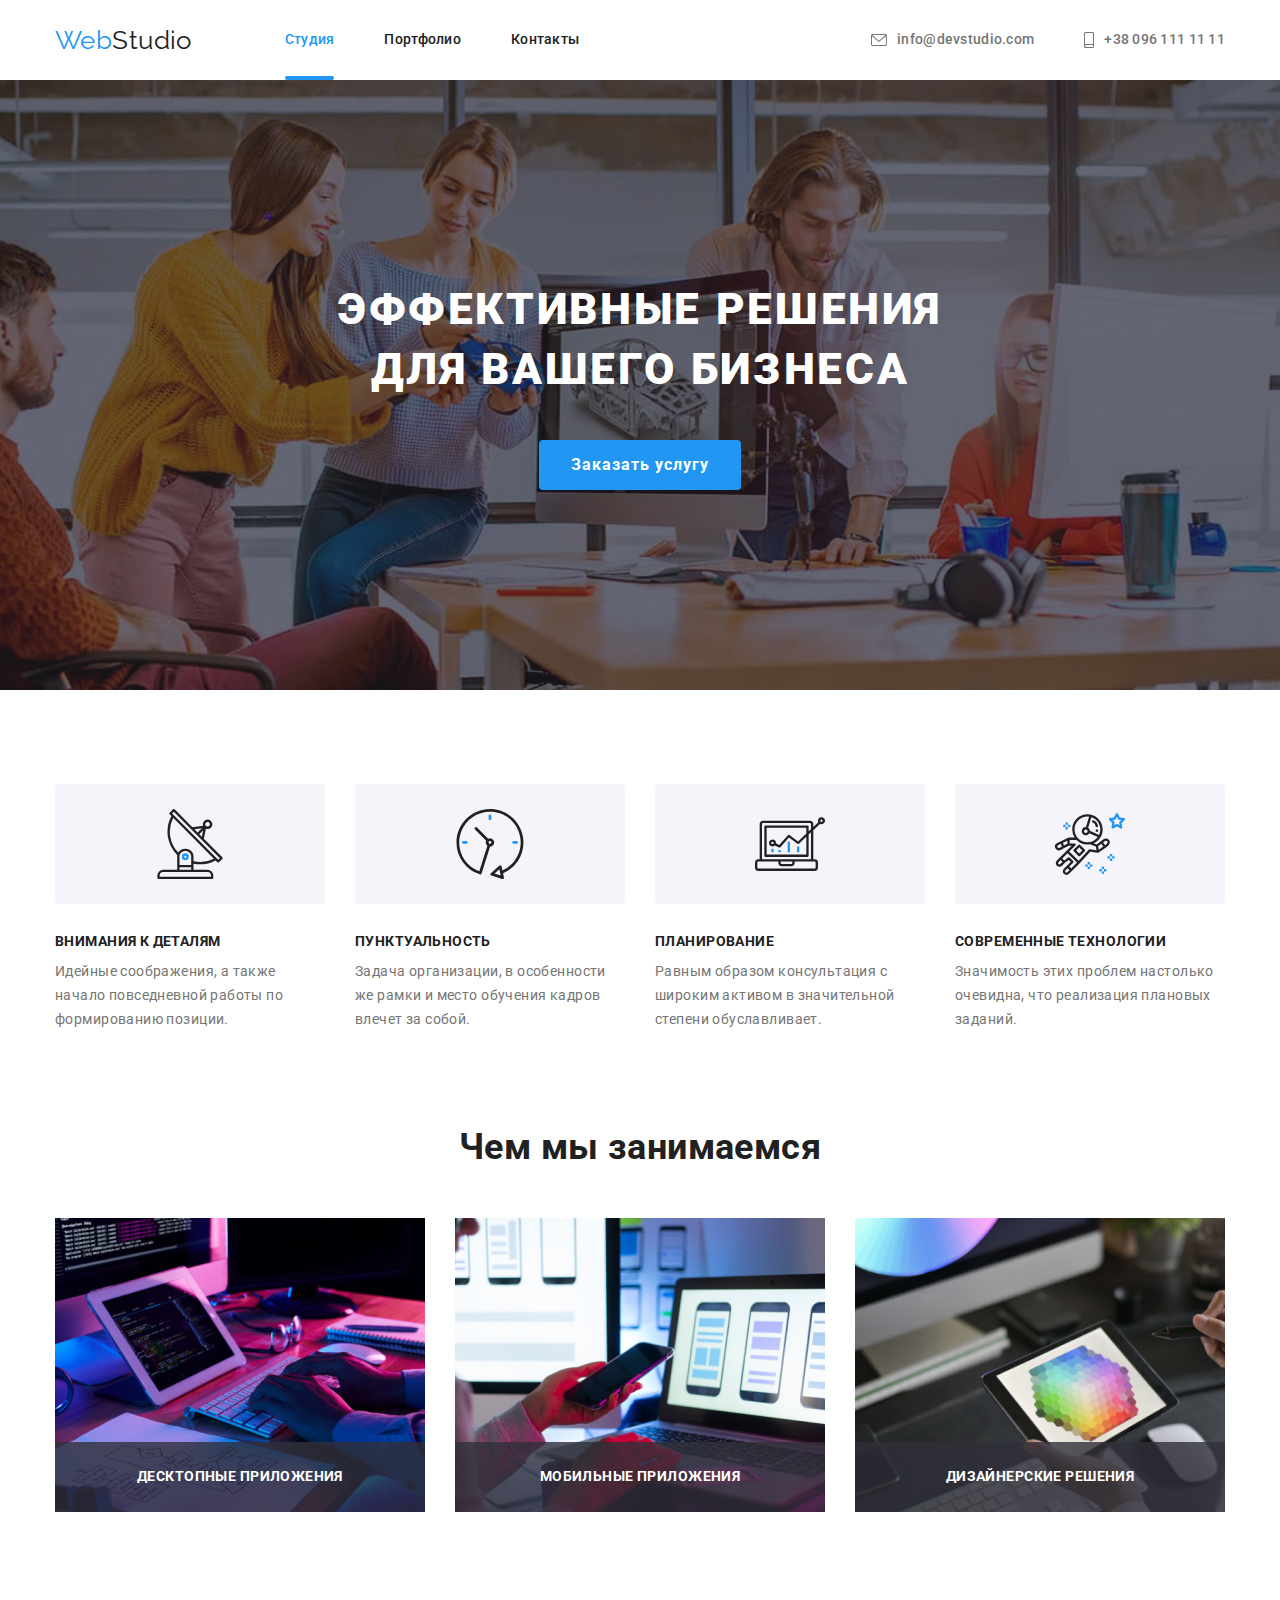
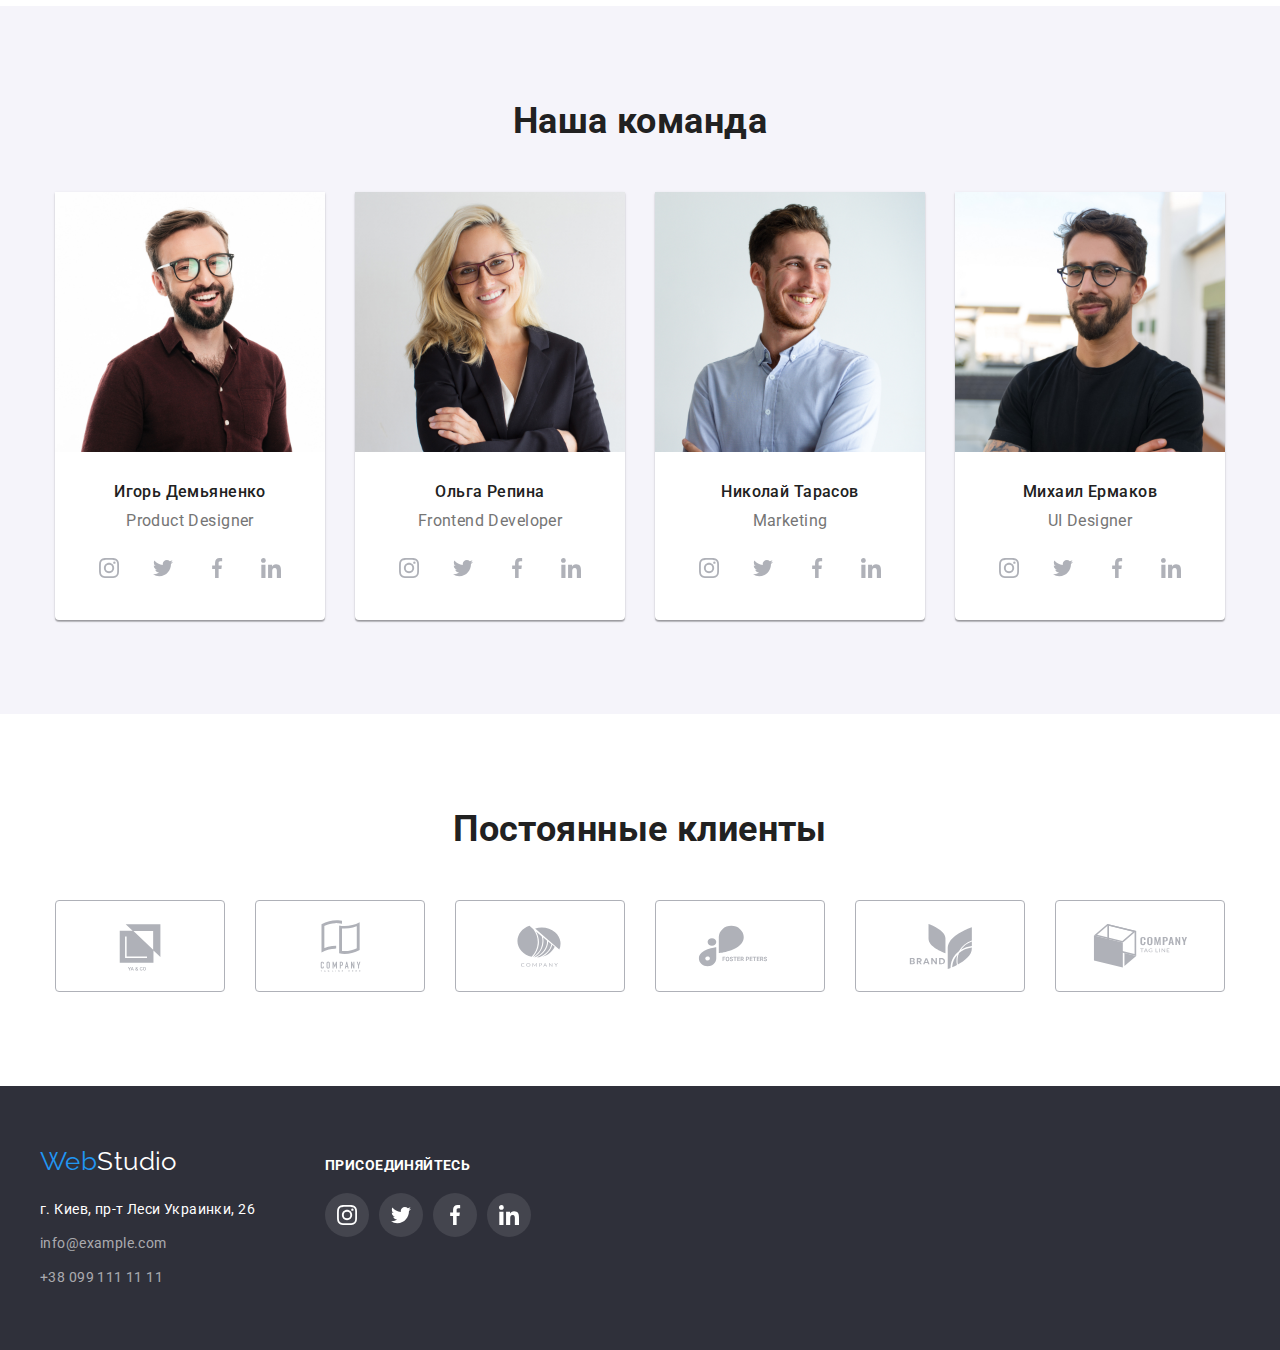
==== index.html @ 5bb82bd1 "Клон" ====
<!DOCTYPE html>
<html lang="ru">

<head>
    <meta charset="UTF-8">
    <meta http-equiv="X-UA-Compatible" content="IE=edge">
    <meta name="viewport" content="width=device-width, initial-scale=1.0">
    <title>WebStudio</title>
    <link rel="preconnect" href="https://fonts.googleapis.com">
    <link rel="preconnect" href="https://fonts.gstatic.com" crossorigin>
    <link href="https://fonts.googleapis.com/css2?family=Raleway:wght@700&family=Roboto:wght@400;500;700;900&display=swap"
        rel="stylesheet">
    <link rel="stylesheet" href="https://cdnjs.cloudflare.com/ajax/libs/modern-normalize/1.1.0/modern-normalize.min.css">
    <link rel="stylesheet" href="./css/style.css">
    
</head>

<body>
    <!--Шапка сайта-->
    <header class="page-header">
        <div class="container main-nav">
        <a href=" / " class="logo link" > <span class="first-part-logo">Web</span>Studio</a>
        <nav>
            <ul class="site-nav">
                <li class="item"><a href="./index.html" class="link current">Студия</a></li>
                <li class="item"><a href="./portfolio.html" class="link">Портфолио</a></li>
                <li class="item"><a href="" class="link">Контакты</a></li>
            </ul>
        </nav>
        
        <ul class="auth-nav">
            <li class="item">
                <a href="mailto:info@devstudio.com" class="contact-link link link-icon">
                    <svg class="icon-envelope" width="16" height="12">
                        <use href="./images/sprite.svg#icon-envelope"></use>
                    </svg>
                    <span>info@devstudio.com</span>
                </a>
            </li>
            <li class="item">
                <a href="tel:+380961111111" class="contact-link link link-icon">
                    <svg class="icon-smartphone" width="10" height="16">
                        <use href="./images/sprite.svg#icon-smartphone"></use>
                    </svg>
                    <span>+38 096 111 11 11</span>
                </a>
            </li>
        </ul>
        </div>
    </header>

    <main>
        <!--Герой-->
        <section class="hero">
            <h1 class="hero-title">
                <span>Эффективные решения для вашего бизнеса</span>
            </h1>
            <button type="button" class="primary-button" data-modal-open>Заказать услугу</button>
        </section>
        <!--Особенности-->
        <section class="section">
            <div class="container">
            <h2 class="section-title hidden-title">Особенности организации</h2>
            <ul class="features-list">
                <li class="item">
                    <div class="image-style">
                        <svg height="70" width="70">
                            <use href="./images/sprite.svg#icon-antenna"></use>
                        </svg>
                    </div>
                    <h3 class="title">ВНИМАНИЯ К ДЕТАЛЯМ</h3>
                    <p>Идейные соображения, а также начало повседневной работы по формированию позиции.</p>
                   
                </li>
                <li class="item">
                    <div class="image-style">
                        <svg height="70" width="70">
                            <use href="./images/sprite.svg#icon-clock"></use>
                        </svg>
                    </div>
                    <h3 class="title">ПУНКТУАЛЬНОСТЬ</h3>
                    <p>Задача организации, в особенности же рамки и место обучения кадров влечет за собой.</p>
                   
                </li>
                <li class="item">
                    <div class="image-style">
                        <svg height="70" width="70">
                            <use href="./images/sprite.svg#icon-diagram"></use>
                        </svg>
                    </div>
                    <h3 class="title">ПЛАНИРОВАНИЕ</h3>
                    <p>Равным образом консультация с широким активом в значительной степени обуславливает.</p>
                </li>
                <li class="item">
                    <div class="image-style">
                        <svg height="70" width="70">
                            <use href="./images/sprite.svg#icon-astronaut"></use>
                        </svg>
                    </div>
                    <h3 class="title">СОВРЕМЕННЫЕ ТЕХНОЛОГИИ</h3>
                    <p>Значимость этих проблем настолько очевидна, что реализация плановых заданий.</p>
                </li>
            </ul>
            </div>
        </section>
        <!--Чем занимаются -->
        <section class="section no-padding">
            <div class="container">
            <h2 class="section-title">Чем мы занимаемся</h2>
            <ul class="work-list">
                <li class="item">
                    <a href="" class="work-thumb">
                    <img src="./images/code.jpg" alt="Человек пишет код" width="370">
                    <div class="work-overlay">
                        <p>ДЕСКТОПНЫЕ ПРИЛОЖЕНИЯ</p>
                    </div>
                    </a>
                </li>
                <li class="item">
                    <a href="" class="work-thumb">
                    <img src="./images/phone.jpg" alt="Человек смотрит на телефон" width="370">
                    <div class="work-overlay">
                        <p>МОБИЛЬНЫЕ ПРИЛОЖЕНИЯ</p>
                    </div>
                    </a>
                </li>
                <li class="item">
                    <a href="" class="work-thumb">
                    <img src="./images/the_tablet.jpg" alt="Человек выбирает цвет на планшете" width="370">
                    <div class="work-overlay">
                        <p>ДИЗАЙНЕРСКИЕ РЕШЕНИЯ</p>
                    </div>
                    </a>
                </li>
            </ul>
            </div>
        </section>
        <!--Команда-->
        <section class="section team-background">
            <div class="container">
            <h2 class="section-title ">Наша команда</h2>
            <ul class="team-list">
                <li class="item"><img src="./images/man_with_glasses.jpg" alt="Мужчина в очках" width="270">
                    <div class="padding-card">
                    <h3 class="section-people">Игорь Демьяненко</h3>
                    <p lang="en" class="section-profession">Product Designer</p>
                    <ul class="social-list">
                        <li class="social-item">
                            <a href="" class="social-link">
                            <svg height="20" width="20" >
                                <use href="./images/sprite.svg#icon-instagram"></use>
                            </svg>
                            </a>
                        </li>
                        <li class="social-item">
                            <a href="" class="social-link">
                                <svg height="20" width="20">
                                    <use href="./images/sprite.svg#icon-twitter"></use>
                                </svg>
                            </a>
                        </li>
                        <li class="social-item">
                            <a href="" class="social-link">
                                <svg height="20" width="20">
                                    <use href="./images/sprite.svg#icon-facebook"></use>
                                </svg>
                            </a>
                        </li>
                        <li class="social-item">
                            <a href="" class="social-link">
                                <svg height="20" width="20">
                                    <use href="./images/sprite.svg#icon-linkedin"></use>
                                </svg>
                            </a>
                        </li>
                    </ul>
                    </div>
                </li>
                <li class="item"><img src="./images/woman_with_glasses.jpg" alt="Женщина в очках" width="270">
                    <div class="padding-card">
                    <h3 class="section-people">Ольга Репина</h3>
                    <p lang="en" class="section-profession">Frontend Developer</p>
                    <ul class="social-list">
                        <li class="social-item">
                            <a href="" class="social-link">
                                <svg height="20" width="20">
                                    <use href="./images/sprite.svg#icon-instagram"></use>
                                </svg>
                            </a>
                        </li>
                        <li class="social-item">
                            <a href="" class="social-link">
                                <svg height="20" width="20">
                                    <use href="./images/sprite.svg#icon-twitter"></use>
                                </svg>
                            </a>
                        </li>
                        <li class="social-item">
                            <a href="" class="social-link">
                                <svg height="20" width="20">
                                    <use href="./images/sprite.svg#icon-facebook"></use>
                                </svg>
                            </a>
                        </li>
                        <li class="social-item">
                            <a href="" class="social-link">
                                <svg height="20" width="20">
                                    <use href="./images/sprite.svg#icon-linkedin"></use>
                                </svg>
                            </a>
                        </li>
                    </ul>
                    </div>
                </li>
                <li class="item"><img src="./images/man.jpg" alt="Мужчина" width="270">
                    <div class="padding-card">
                    <h3 class="section-people">Николай Тарасов</h3>
                    <p lang="en" class="section-profession">Marketing</p>
                    <ul class="social-list">
                        <li class="social-item">
                            <a href="" class="social-link">
                                <svg height="20" width="20">
                                    <use href="./images/sprite.svg#icon-instagram"></use>
                                </svg>
                            </a>
                        </li>
                        <li class="social-item">
                            <a href="" class="social-link">
                                <svg height="20" width="20">
                                    <use href="./images/sprite.svg#icon-twitter"></use>
                                </svg>
                            </a>
                        </li>
                        <li class="social-item">
                            <a href="" class="social-link">
                                <svg height="20" width="20">
                                    <use href="./images/sprite.svg#icon-facebook"></use>
                                </svg>
                            </a>
                        </li>
                        <li class="social-item">
                            <a href="" class="social-link">
                                <svg height="20" width="20">
                                    <use href="./images/sprite.svg#icon-linkedin"></use>
                                </svg>
                            </a>
                        </li>
                    </ul>
                    </div>
                </li>
                <li class="item"><img src="./images/man_with_glasess_smile.jpg" alt="Мужчина в очках улыбающийся" width="270">
                    <div class="padding-card">
                    <h3 class="section-people">Михаил Ермаков</h3>
                    <p lang="en" class="section-profession">UI Designer</p>
                    <ul class="social-list">
                        <li class="social-item">
                            <a href="" class="social-link">
                                <svg height="20" width="20">
                                    <use href="./images/sprite.svg#icon-instagram"></use>
                                </svg>
                            </a>
                        </li>
                        <li class="social-item">
                            <a href="" class="social-link">
                                <svg height="20" width="20">
                                    <use href="./images/sprite.svg#icon-twitter"></use>
                                </svg>
                            </a>
                        </li>
                        <li class="social-item">
                            <a href="" class="social-link">
                                <svg height="20" width="20">
                                    <use href="./images/sprite.svg#icon-facebook"></use>
                                </svg>
                            </a>
                        </li>
                        <li class="social-item">
                            <a href="" class="social-link">
                                <svg height="20" width="20">
                                    <use href="./images/sprite.svg#icon-linkedin"></use>
                                </svg>
                            </a>
                        </li>
                    </ul>
                    </div>
                </li>
            </ul>
            </div>
        </section>


        <!-- Клиенты -->

        <section class="section">
            <div class="container">
                <h2 class="section-title title-margin">Постоянные клиенты</h2>
                <ul class="client-list">
                    <li class="client-item">
                        <a href="#" class="link-client">
                        <svg height="60" width="106">
                            <use href="./images/sprite.svg#icon-client1"></use>
                        </svg>
                    </a>
                    </li>
                    <li class="client-item">
                        <a href="#" class="link-client">
                            <svg height="60" width="106">
                                <use href="./images/sprite.svg#icon-client2"></use>
                            </svg>
                        </a>
                    </li>
                    <li class="client-item">
                        <a href="#" class="link-client">
                            <svg height="60" width="106">
                                <use href="./images/sprite.svg#icon-client3"></use>
                            </svg>
                        </a>
                    </li>
                    <li class="client-item">
                        <a href="#" class="link-client">
                            <svg height="60" width="106">
                                <use href="./images/sprite.svg#icon-client4"></use>
                            </svg>
                        </a>
                    </li>
                    <li class="client-item">
                        <a href="#" class="link-client">
                            <svg height="60" width="106">
                                <use href="./images/sprite.svg#icon-client5"></use>
                            </svg>
                        </a>
                    </li>
                    <li class="client-item">
                        <a href="#" class="link-client">
                        <svg height="60" width="106">
                            <use href="./images/sprite.svg#icon-client6"></use>
                        </svg>
                    </a>
                    </li>
                </ul>
            </div>
        </section>

    </main>

    

    <!--Футер-->
    <footer class="footer-background">
        <div class="container">
        <div>
        <a href=" / " class="logo link"> <span class="first-part-logo">Web</span><span class="logo-white">Studio</span></a>  
        <address>
        <ul class="footer-list removed-italics mail-footer">
            <li class="footer-item"><a href="https://www.google.com/maps/place/%D0%B1%D1%83%D0%BB.+%D0%9B%D0%B5%D1%81%D0%B8+%D0%A3%D0%BA%D1%80%D0%B0%D0%B8%D0%BD%D0%BA%D0%B8,+26,+%D0%9A%D0%B8%D0%B5%D0%B2,+02000/@50.4265807,30.5361971,17z/data=!3m1!4b1!4m5!3m4!1s0x40d4cf0e033ecbe9:0x57a4dffefec77da0!8m2!3d50.4265807!4d30.5383858"  class="link logo-white ">г. Киев, пр-т Леси Украинки, 26</a></li>
            <li class="footer-item"><a href="mailto:info@example.com" class="footer-contacts link">info@example.com</a></li>
            <li class="footer-item"><a href="tel:+380991111111" class="footer-contacts footer-phone link">+38 099 111 11 11</a></li>
        </ul>
        </address>
        </div>
        <div class="social-footer">
            <h3 class="footer-tittle removed-italics">ПРИСОЕДИНЯЙТЕСЬ</h3>
            <ul class="social-list">
                <li class="social-item-footer">
                    <a href="" class="social-link-footer">
                        <svg height="20" width="20">
                            <use href="./images/sprite.svg#icon-instagram"></use>
                        </svg>
                    </a>
                </li>
                <li class="social-item-footer">
                    <a href="" class="social-link-footer">
                        <svg height="20" width="20">
                            <use href="./images/sprite.svg#icon-twitter"></use>
                        </svg>
                    </a>
                </li>
                <li class="social-item-footer">
                    <a href="" class="social-link-footer">
                        <svg height="20" width="20">
                            <use href="./images/sprite.svg#icon-facebook"></use>
                        </svg>
                    </a>
                </li>
                <li class="social-item-footer">
                    <a href="" class="social-link-footer">
                        <svg height="20" width="20">
                            <use href="./images/sprite.svg#icon-linkedin"></use>
                        </svg>
                    </a>
                </li>
            </ul>
        </div>
        </div>
    </footer>

    <div class="backdrop is-hidden" data-modal>
        <div class="modal">
            <button type="button" class="icon-box" data-modal-close>
                <svg class="icon-close">
                    <use href="./images/sprite.svg#icon-close"></use>
                </svg>
            </button>
        </div>
    </div>
<script src="./js/modal.js"></script>
</body>

</html>
---- css/style.css ----
:root {
  --primary-text-color: #757575;
  --title-text-color: #212121;
  --accent-color: #2196f3;
  --primary-white-color: #ffffff;
  --button-background-color: #f5f4fa;
  --background-color-hero: #2f303a;
  --header-bottom-line: #ececec;
  --footer-text-contacts: rgba(255, 255, 255, 0.6);
  --color-card: #eeeeee;
  --border-link: #afb1b8;
  --card-set-gap: 30px;
  --padding-section: 94px;
  --main-transition: 250ms cubic-bezier(0.4, 0, 0.2, 1);
}

body {
  background-color: var(--primary-white-color);
  color: var(--primary-text-color);
  font-family: Roboto, sans-serif;
  letter-spacing: 0.03em;
  font-size: 14px;
  line-height: 1.71;
}

img {
  display: block;
  max-width: 100%;
  height: auto;
}

h1,
h2,
h3,
p {
  margin: 0;
}

/* Убрал точки в списке */
ul {
  list-style: none;
  padding: 0;
  margin: 0;
}

a {
  text-decoration: none;
}
/* Container */
.container {
  margin-left: auto;
  margin-right: auto;
  width: 1200px;
  padding: 0 15px;
}

/* Logo */
.link {
  text-decoration: none;
}

.logo {
  color: var(--title-text-color);
  font-family: Raleway, cursive;

  font-size: 26px;
  line-height: 1.19;
}

.first-part-logo {
  color: var(--accent-color);
}

/* Main nav */

.main-nav {
  display: flex;
  align-items: center;
  height: 80px;
}

.header-line {
  border-bottom: 1px solid var(--header-bottom-line);
}
/* Site nav */

.site-nav {
  display: flex;
  margin: 32px 0 32px 93px;
}

.site-nav .item + .item {
  margin-left: 50px;
}

.site-nav .link {
  position: relative;
  display: inline-block;
  padding-top: 32px;
  padding-bottom: 32px;
  color: var(--title-text-color);

  font-weight: 500;
  font-size: 14px;
  line-height: 1.14;
  letter-spacing: 0.02em;
  transition: color var(--main-transition);
}
.site-nav .link:hover,
.site-nav .link:focus {
  color: var(--accent-color);
}

.site-nav .link.current {
  color: var(--accent-color);
}

.link.current::after {
  content: "";
  position: absolute;
  width: 100%;
  height: 4px;
  border: solid 2px var(--accent-color);
  border-radius: 2px;
  bottom: 0px;
  left: 0;
}

/* Auth nav */
.auth-nav {
  display: flex;
  margin-left: auto;
}

.icon-envelope {
  margin-right: 10px;
}

.link-icon {
  fill: var(--primary-text-color);
  display: flex;
  align-items: center;
}

.link-icon:hover .icon-envelope {
  fill: var(--accent-color);
}

.icon-smartphone {
  margin-right: 10px;
}

.link-icon:hover .icon-smartphone {
  fill: var(--accent-color);
}

.auth-nav .item + .item {
  margin-left: 50px;
}

.auth-nav .contact-link {
  color: var(--primary-text-color);
  font-weight: 500;
  font-size: 14px;
  line-height: 1.14;
  letter-spacing: 0.02em;
  transition: color var(--main-transition);
}
.auth-nav .contact-link:hover,
.auth-nav .contact-link:focus {
  color: var(--accent-color);
}

/* Hero */

.hero {
  text-align: center;
  background-color: var(--background-color-hero);
  padding: 200px 0;

  max-width: 1600px;
  min-height: 600px;
  margin-left: auto;
  margin-right: auto;
  background-image: linear-gradient(
      to right,
      rgba(47, 48, 58, 0.4),
      rgba(47, 48, 58, 0.4)
    ),
    url(../images/hero-background.jpg);
  background-repeat: no-repeat;
  background-position: center;
  background-size: cover;
}

.hero-title {
  width: 696px;
  margin: 0 auto 40px;

  color: var(--primary-white-color);

  font-weight: 900;
  font-size: 44px;
  line-height: 1.36;
  letter-spacing: 0.06em;
  text-transform: uppercase;
}

/* Button */

.primary-button {
  border-radius: 4px;
  padding: 10px 32px;
  min-width: 200px;
  border: none;

  color: var(--primary-white-color);
  background-color: var(--accent-color);
  cursor: pointer;

  font-family: inherit;
  font-weight: 700;
  font-size: 16px;
  line-height: 1.88;

  letter-spacing: 0.06em;
}

/* Section */

.section {
  padding: var(--padding-section) 0;
}

.section.no-padding {
  padding: 0 0 var(--padding-section);
}

.section-title {
  margin-top: 0;
  margin-bottom: 0;
  color: var(--title-text-color);

  font-weight: 700;
  font-size: 36px;
  line-height: 1.17;
  text-align: center;
}

.team-background {
  background-color: var(--button-background-color);
}

.team-list .padding-card {
  padding: 30px 0;
}

.section-people {
  color: var(--title-text-color);
  margin-bottom: 10px;
  font-weight: 500;
  font-size: 16px;
  line-height: 1.19;
  text-align: center;
}
.section-profession {
  margin-bottom: 16px;
  font-size: 16px;
  line-height: 1.19;
  text-align: center;
}

/* Features */

.image-style {
  padding: 25px 0px;
  justify-content: center;
  display: flex;
  margin-bottom: 30px;
  background-color: var(--button-background-color);
  border-radius: 4px;
}

.hidden-title {
  visibility: hidden;
  font-size: 0;
}

.features-list {
  display: flex;
  justify-content: space-between;
}

.features-list .item {
  width: 270px;
}

.features-list .title {
  margin-bottom: 10px;
  color: var(--title-text-color);

  font-weight: 700;
  font-size: 14px;
  line-height: 1.14;
}

/* Work */

.work-list {
  display: flex;
  margin-top: 50px;
  justify-content: space-between;
}

.work-thumb {
  position: relative;
  display: block;
}

.work-overlay {
  position: absolute;
  width: 370px;
  height: 70px;
  bottom: 0;
  left: 0;
  color: var(--primary-white-color);
  padding: 27px 0;
  line-height: 1.14em;
  text-align: center;
  background: rgba(47, 48, 58, 0.8);
  font-style: 14px;
  font-weight: 700;
}

/* Team */

.team-list {
  display: flex;
  margin-top: 50px;
  justify-content: space-between;
}

.team-list .item {
  border-radius: 0px 0px 4px 4px;
  background: var(--primary-white-color);
  box-shadow: 0px 1px 3px rgba(0, 0, 0, 0.12), 0px 1px 1px rgba(0, 0, 0, 0.14),
    0px 2px 1px rgba(0, 0, 0, 0.2);
}

/* Social links team */

.social-list {
  display: flex;
  justify-content: center;
}

.social-link {
  display: flex;
  justify-content: center;
  align-items: center;
  width: 44px;
  height: 44px;
  border-radius: 50%;
  fill: var(--border-link);
  transition: background-color var(--main-transition),
    fill var(--main-transition);
}

.social-link:hover {
  fill: var(--primary-white-color);
  background-color: var(--accent-color);
}

.social-list .social-item + .social-item {
  margin-left: 10px;
}

/* Clients */

.title-margin {
  margin-bottom: 50px;
}

.client-list {
  display: flex;
}

.link-client {
  display: block;
  width: 170px;
  height: 92px;
  padding: 16px 32px;
  align-items: center;
  justify-content: center;
  border-radius: 4px;
  border: 1px solid var(--border-link);
  fill: var(--border-link);
  transition: fill var(--main-transition);
}

.link-client:hover {
  fill: var(--accent-color);
  border: solid 1px var(--accent-color);
}

.client-list .client-item + .client-item {
  margin-left: 30px;
}

/* Footer */

.footer-background {
  background-color: var(--background-color-hero);
}

.footer-background .container {
  display: flex;
  align-items: baseline;
  padding: 60px 0;
}

.logo-white {
  color: var(--primary-white-color);
}

/* Footer nav */

.mail-footer {
  margin-top: 20px;
}

.footer-list .footer-item + .footer-item {
  padding-top: 10px;
}

.footer-background {
  background-color: var(--background-color-hero);
}

.footer-contacts {
  font-weight: 400;
  font-size: 14px;
  line-height: 1.71;
  letter-spacing: 0.03em;
  color: var(--footer-text-contacts);
  transition: color var(--main-transition);
}

.footer-list .footer-contacts:hover,
.footer-list .footer-contacts:focus {
  color: var(--accent-color);
}

.removed-italics {
  font-style: normal;
}

/* Social footer */

.social-footer {
  width: 206px;
  height: 80px;
  margin-left: 70px;
}

.footer-tittle {
  font-size: 14px;
  line-height: 16px;
  margin-bottom: 20px;
  color: var(--primary-white-color);
}

.social-item-footer {
  display: flex;
}

.social-list .social-item-footer + .social-item-footer {
  margin-left: 10px;
}

.social-link-footer {
  display: inline-flex;
  fill: var(--primary-white-color);
  width: 44px;
  height: 44px;
  border-radius: 50%;
  justify-content: center;
  align-items: center;
  cursor: pointer;
  background-color: rgba(255, 255, 255, 0.1);
}

.social-link-footer:hover {
  background-color: var(--accent-color);
  transition: background-color var(--main-transition),
    border-radius var(--main-transition);
}

/* Modal window */

.backdrop {
  position: fixed;
  top: 0;
  left: 0;
  width: 100%;
  height: 100%;
  background-color: rgba(0, 0, 0, 0.2);
  opacity: 1;
  transition: transform var(--main-transition), opacity var(--main-transition);
}

.backdrop.is-hidden {
  opacity: 0;
  pointer-events: none;
  transform: scale(1.1);
}

.backdrop.is-hidden .modal {
  transform: translate(-50%, -50%) scale(1.1);
}

.modal {
  position: absolute;
  top: 50%;
  left: 50%;

  transform: translate(-50%, -50%) scale(1);
  transition: tranform var(--main-transition);

  min-height: 581px;
  min-width: 528px;

  background-color: var(--primary-white-color);
  box-shadow: 0px 1px 3px rgba(0, 0, 0, 0.12), 0px 1px 1px rgba(0, 0, 0, 0.14),
    0px 2px 1px rgba(0, 0, 0, 0.2);
  border-radius: 4px;
}

.icon-box {
  position: absolute;
  bottom: 93%;
  left: 93%;
  display: flex;
  align-items: center;
  justify-content: center;
  padding: 6px;
  width: 30px;
  height: 30px;
  background-color: var(--primary-white-color);
  border: 1px solid rgba(0, 0, 0, 0.1);
  border-radius: 50%;
  cursor: pointer;
}

.icon-close {
  width: 18px;
  height: 18px;
}

/* portfolio */

.flex-button {
  display: flex;
  justify-content: center;
  padding-bottom: 50px;
}

.flex-button .flex-button-list + .flex-button-list {
  margin-left: 8px;
}

.button-porfolio {
  border-radius: 4px;
  padding: 6px 22px;

  color: var(--title-text-color);
  background-color: var(--button-background-color);

  border: 0px;

  font-weight: 500;
  font-size: 16px;
  line-height: 1.62;
  text-align: center;
  letter-spacing: 0.03em;
  font-family: inherit;
  cursor: pointer;
  transition: color var(--main-transition),
    background-color var(--main-transition), box-shadow var(--main-transition);
}

.button-porfolio:focus,
.button-porfolio:hover {
  color: var(--primary-white-color);
  background-color: var(--accent-color);
  box-shadow: 0px 3px 1px rgba(0, 0, 0, 0.1), 0px 1px 2px rgba(0, 0, 0, 0.08),
    0px 2px 2px rgba(0, 0, 0, 0.12);
}

.section-porfolio {
  padding-top: var(--padding-section);
  padding-bottom: var(--padding-section);
}

.site-title {
  font-weight: 700;
  font-size: 18px;
  line-height: 2;
  letter-spacing: 0.06em;
  color: var(--title-text-color);
  margin-bottom: 0px;
}

.site-descriptions {
  font-size: 16px;
  line-height: 1.87;
  letter-spacing: 0.03em;
  color: var(--primary-text-color);
}

/* Card set */
.portfolio-list {
  display: flex;
  flex-wrap: wrap;

  margin-top: calc(-1 * var(--card-set-gap));
  margin-left: calc(-1 * var(--card-set-gap));
}

.portfolio-item {
  flex-basis: calc(100% / 3 - var(--card-set-gap));

  margin-left: var(--card-set-gap);
  margin-top: var(--card-set-gap);
}

.portfolio-item:focus,
.portfolio-item:hover {
  box-shadow: 0px 1px 1px rgba(0, 0, 0, 0.12), 0px 4px 4px rgba(0, 0, 0, 0.06),
    1px 4px 6px rgba(0, 0, 0, 0.16);
}

.portfolio-link {
  display: block;
}

.portfolio-thumb {
  position: relative;
  overflow: hidden;
}

.portfolio-overlay {
  position: absolute;
  top: 0;
  left: 0;
  width: 100%;
  height: 100%;
  background-color: rgba(33, 150, 243, 0.9);
  transform: translateY(100%);
  transition: transform var(--main-transition), opacity var(--main-transition);
}

.portfolio-actions {
  position: absolute;
  width: 100%;
  height: 100%;
  top: 50%;
  left: 50%;
  transform: translate(-50%, -50%);
  margin: 0;
  padding: 63px 24px;
  font-weight: 400;
  font-size: 18px;
  line-height: 1.56;
  letter-spacing: 0.03em;
  color: var(--primary-white-color);
  opacity: 0;
  transition: opacity var(--main-transition) 250ms;
}

.portfolio-link:hover .portfolio-overlay,
.portfolio-link:focus .portfolio-overlay {
  transform: translateY(0);
}

.portfolio-link:hover .portfolio-actions,
.portfolio-link:focus .portfolio-actions {
  opacity: 1;
}

/* Card */

.card-content {
  padding: 20px 24px;
}

.card-text {
  margin-top: 4px;
}

.card-content {
  border-bottom: 1px solid var(--color-card);
  border-right: 1px solid var(--color-card);
  border-left: 1px solid var(--color-card);
}
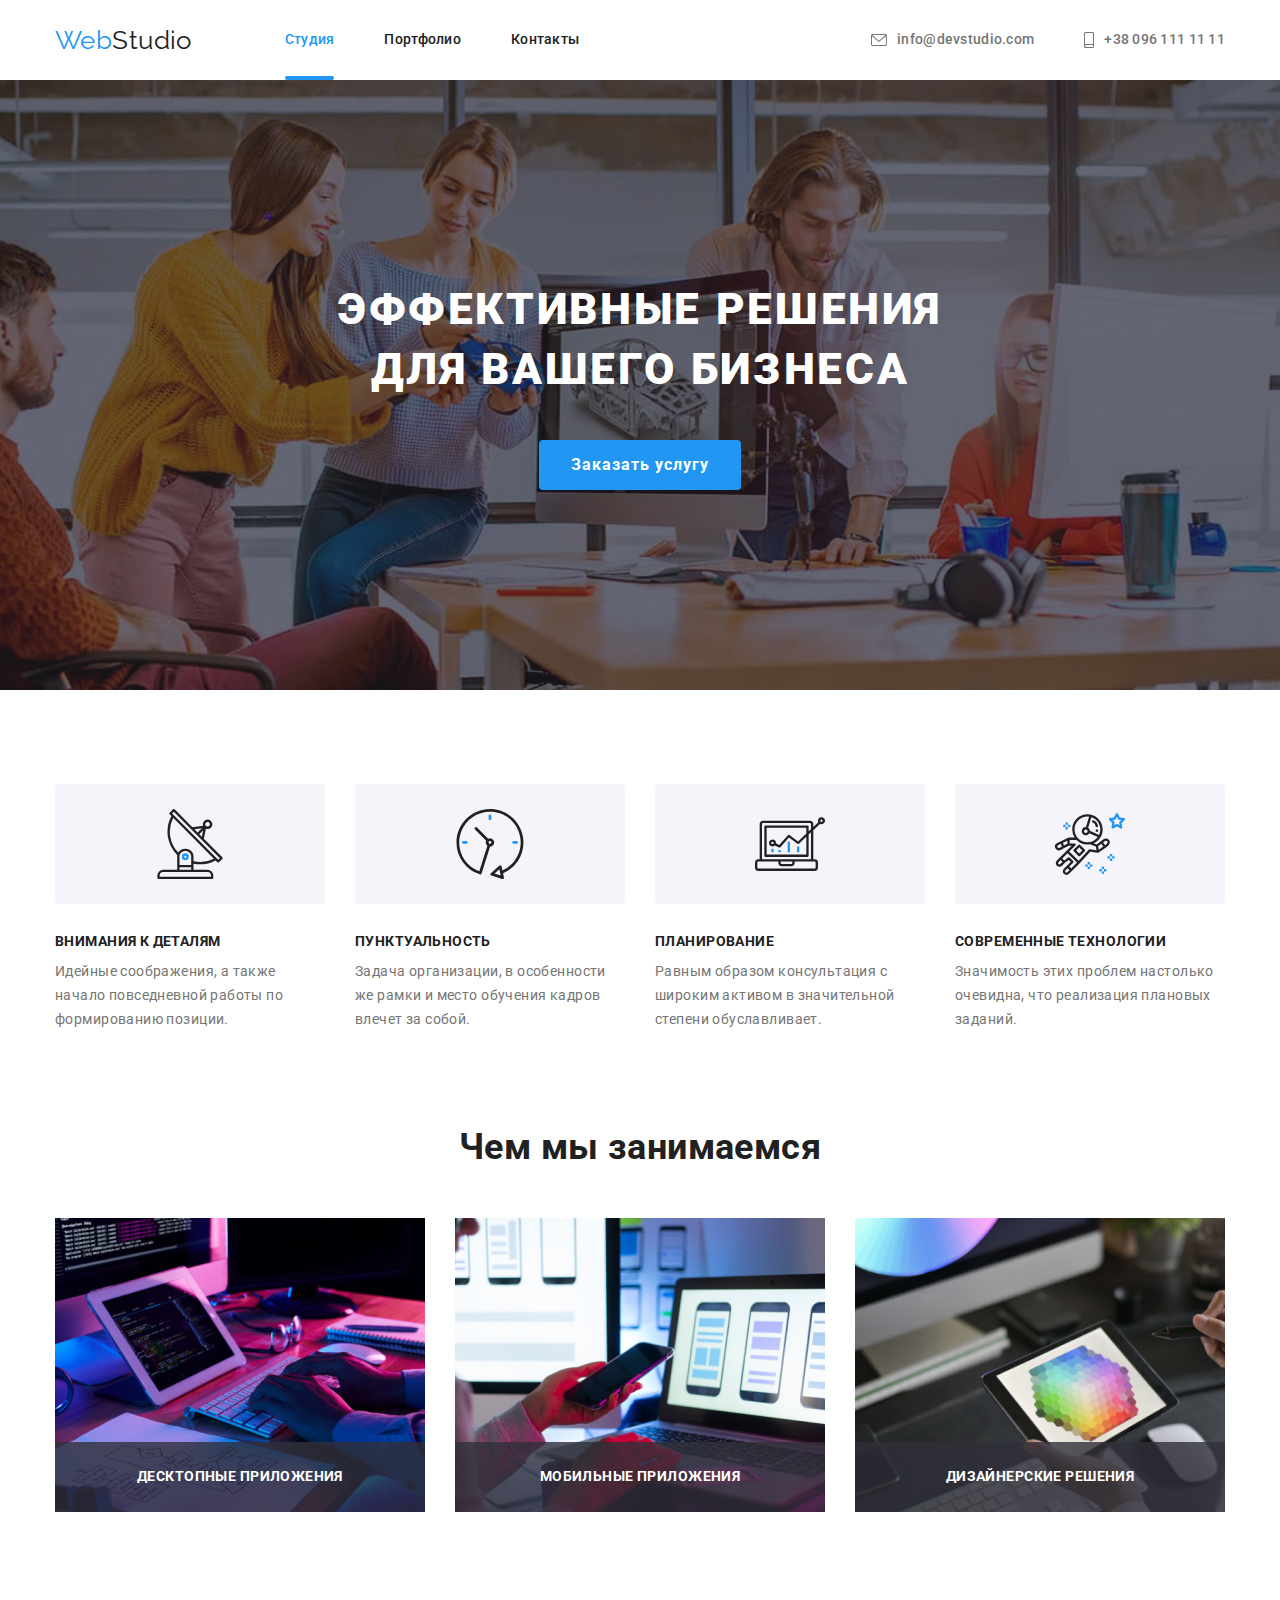
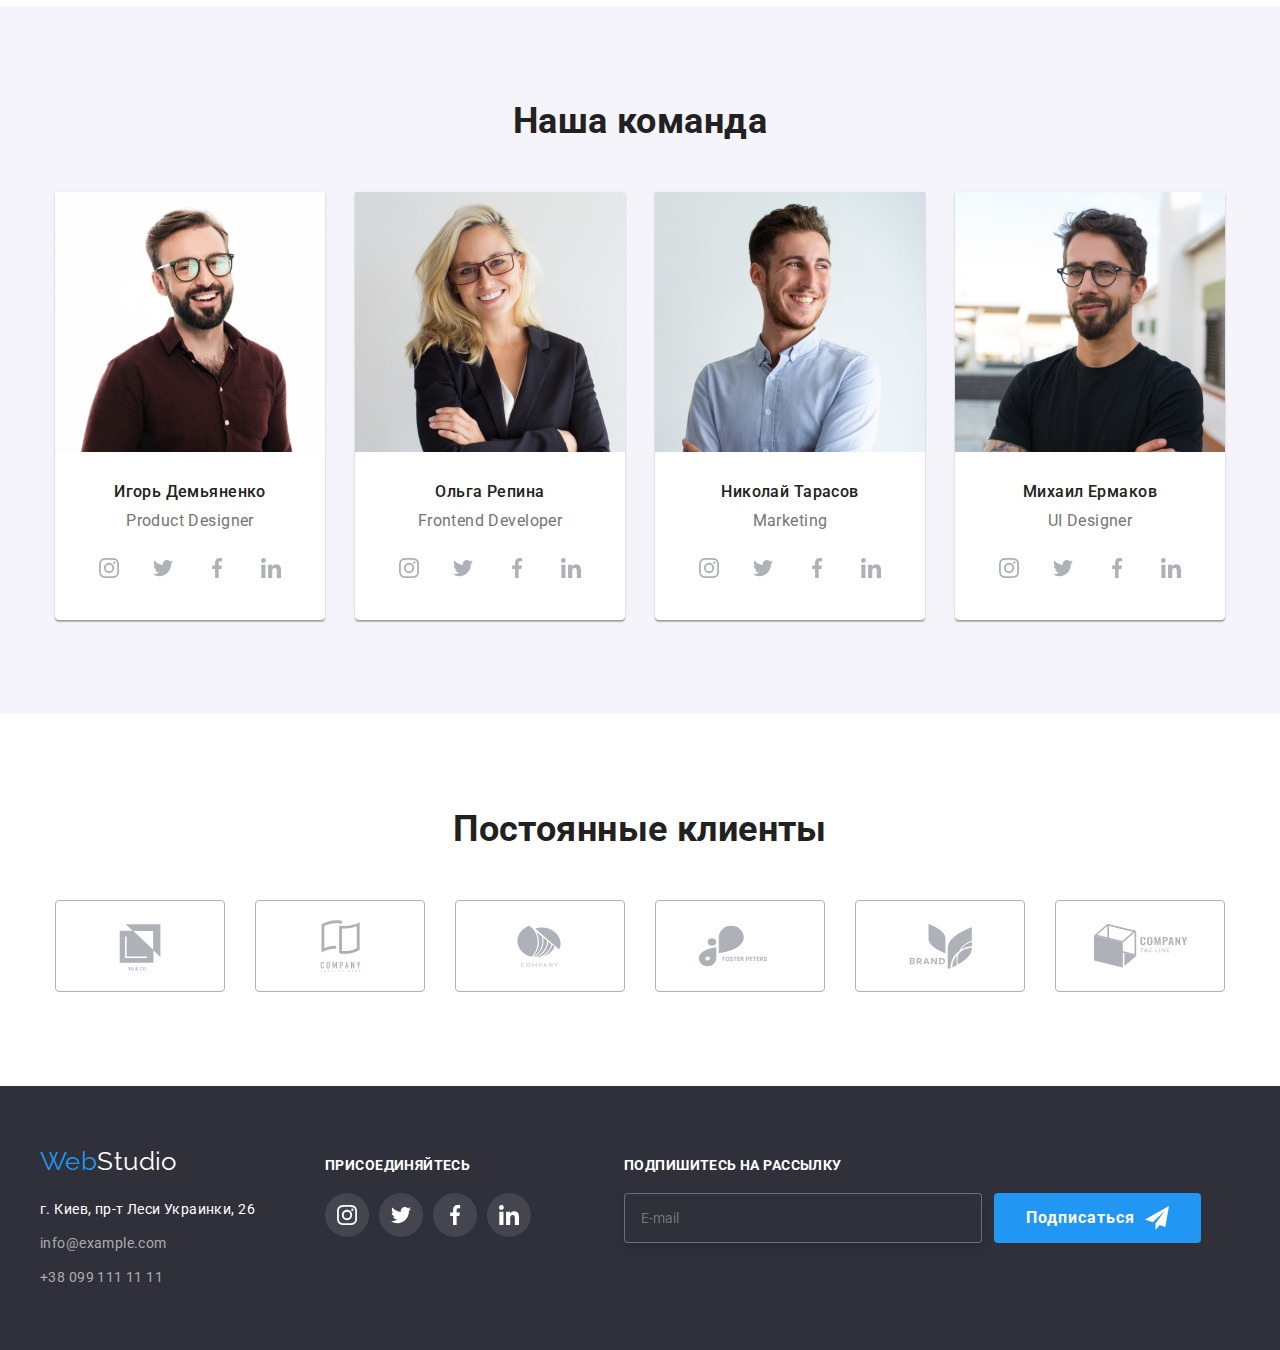
==== commit 51dae0bb: "Делает Дз" ====
--- a/index.html
+++ b/index.html
@@ -391,6 +391,22 @@
                 </li>
             </ul>
         </div>
+        <div class="mailing-footer">
+            <h3 class="footer-tittle removed-italics">ПОДПИШИТЕСЬ НА РАССЫЛКУ</h3>
+            <ul class="mailing-flex">
+                <li>
+                    <input type="mail" class="input-mailing" placeholder="E-mail">
+                </li>
+                <li class="button-mailing">
+                    <button type="submit" class="primary-button mailing-flex">Подписаться
+                        <svg height="24" width="24" class="mailing-icon">
+                            <use href="./images/sprite.svg#icon-send"></use>
+                        </svg>
+                    </button>
+                </li>
+            </ul>
+        </div>
+
         </div>
     </footer>
 
@@ -401,6 +417,57 @@
                     <use href="./images/sprite.svg#icon-close"></use>
                 </svg>
             </button>
+            <form class="js-speaker-form">
+                <h2 class="tittle">Оставьте свои данные, мы вам перезвоним</h2>
+                <ul class="inputs">
+                    <li class="item">
+                        <label for="name" class="form-field">
+                            <span>Имя</span>
+                            <svg width="18" height="18" class="icon-modal">
+                                <use href="./images/sprite.svg#icon-name"></use>
+                            </svg>
+                            <input type="text" name="name" id="name" class="input">
+                        </label>
+                    </li>
+                    <li class="item">
+                        <label for="tel" class="form-field">
+                            <span>Телефон</span>
+                            <svg width="18" height="18" class="icon-modal">
+                                <use href="./images/sprite.svg#icon-phone"></use>
+                            </svg>
+                            <input type="tel" name="tel" id="tel" class="input">
+                        </label>
+                    </li>
+                    <li class="item">
+                        <label for="mail" class="form-field">
+                            <span>Почта</span>
+                            <svg width="18" height="18" class="icon-modal">
+                                <use href="./images/sprite.svg#icon-mail"></use>
+                            </svg>
+                            <input type="email" name="mail" id="mail" class="input">
+                        </label>
+                    </li>
+                    <li class="comment-margin">
+                        <label for="comment" class="form-field">
+                            <span>Комментарий</span>
+                            <textarea name="comment" id="comment" placeholder="Введите текст" class="comment"></textarea>
+                        </label>
+                    </li>
+                   
+                    <li class="policy">
+                    <label class="label">
+                        <input type="checkbox" class="checkbox">
+                        <span class="border-icon"></span>
+                        Соглашаюсь с рассылкой и принимаю<a href="" class="policy-link">Условия договора</a>
+                    </label>
+                    </li>
+
+                    <li class="modal-button">
+                    <button type="submit" class="submit-button">Отправить</button>
+                    </li>
+
+                </ul>
+            </form>
         </div>
     </div>
 <script src="./js/modal.js"></script>
--- a/css/style.css
+++ b/css/style.css
@@ -6,9 +6,13 @@
   --button-background-color: #f5f4fa;
   --background-color-hero: #2f303a;
   --header-bottom-line: #ececec;
-  --footer-text-contacts: rgba(255, 255, 255, 0.6);
   --color-card: #eeeeee;
   --border-link: #afb1b8;
+  --icon-close: #000000;
+  --submit-button-shadow: rgba(0, 0, 0, 0.15);
+  --footer-text-contacts: rgba(255, 255, 255, 0.6);
+  --placeholder: rgba(117, 117, 117, 0.5);
+  --form-border: rgba(33, 33, 33, 0.2);
   --card-set-gap: 30px;
   --padding-section: 94px;
   --main-transition: 250ms cubic-bezier(0.4, 0, 0.2, 1);
@@ -46,6 +50,11 @@
 a {
   text-decoration: none;
 }
+
+textarea {
+  resize: none;
+}
+
 /* Container */
 .container {
   margin-left: auto;
@@ -496,6 +505,39 @@
     border-radius var(--main-transition);
 }
 
+/* Mailing footer */
+
+.mailing-footer {
+  width: 570px;
+  height: 86px;
+  margin-left: 93px;
+}
+
+.mailing-flex {
+  display: flex;
+  align-items: center;
+}
+
+.button-mailing {
+  margin-left: 12px;
+}
+
+.mailing-icon {
+  margin-left: 10px;
+}
+
+.input-mailing {
+  width: 358px;
+  height: 50px;
+  padding: 15px 295px 15px 16px;
+  border: 1px solid rgba(255, 255, 255, 0.3);
+  box-sizing: border-box;
+  filter: drop-shadow(0px 4px 4px rgba(0, 0, 0, 0.15));
+  border-radius: 4px;
+  background-color: var(--background-color-hero);
+  color: var(--footer-text-contacts);
+}
+
 /* Modal window */
 
 .backdrop {
@@ -555,8 +597,155 @@
 .icon-close {
   width: 18px;
   height: 18px;
-}
-
+  fill: var(--icon-close);
+  transition: fill var(--main-transition);
+}
+
+.icon-close:hover,
+.icon-close:focus {
+  fill: var(--accent-color);
+}
+
+.tittle {
+  color: var(--title-text-color);
+  font-size: 20px;
+  line-height: 1.15;
+  text-align: center;
+  margin: 40px 40px 12px 40px;
+}
+
+.form-field {
+  display: flex;
+  flex-direction: column;
+}
+
+.inputs .item {
+  position: relative;
+  margin-bottom: 10px;
+}
+
+.item .input:focus {
+  border-color: var(--accent-color);
+  outline: none;
+}
+
+.form-field:focus-within > .icon-modal {
+  fill: var(--accent-color);
+  transition: fill var(--main-transition);
+}
+.inputs {
+  margin: 12px 40px 20px 40px;
+  width: 448px;
+  height: 342px;
+}
+
+.icon-modal {
+  position: absolute;
+  top: 50%;
+  left: 12px;
+  transform: translateY(12%);
+  fill: var(--title-text-color);
+}
+
+.input {
+  width: 448px;
+  height: 40px;
+
+  padding-left: 42px;
+  border: 1px solid var(--form-border);
+  border-radius: 4px;
+}
+
+.comment-margin {
+  margin-bottom: 20px;
+}
+
+.comment {
+  width: 448px;
+  height: 120px;
+
+  padding: 12px 16px;
+  border: 1px solid var(--form-border);
+  border-radius: 4px;
+}
+
+.comment:focus {
+  border-color: var(--accent-color);
+  outline: none;
+}
+
+.policy {
+  text-align: center;
+  margin-bottom: 30px;
+}
+
+.policy-link {
+  color: var(--accent-color);
+  text-decoration: underline;
+}
+
+.border-icon {
+  display: inline-block;
+  width: 16px;
+  height: 15px;
+  margin-right: 7px;
+
+  transition: background-color var(--main-transition);
+  border: 2px solid var(--title-text-color);
+  border-radius: 2px;
+}
+
+.checkbox {
+  position: absolute;
+  width: 1px;
+  height: 1px;
+  margin: -1px;
+  border: 0px;
+  padding: 0px;
+  clip: rect(0 0 0 0);
+  overflow: hidden;
+}
+
+.label {
+  display: flex;
+  align-items: center;
+  justify-content: center;
+}
+
+.checkbox:checked + .border-icon {
+  border-color: var(--accent-color);
+  background-color: var(--accent-color);
+  background-image: url("../images/check.svg");
+  background-size: contain;
+  background-origin: border-box;
+}
+
+.submit-button {
+  border-radius: 4px;
+  padding: 10px 55px;
+  min-width: 200px;
+  border: none;
+
+  color: var(--primary-white-color);
+  background-color: var(--accent-color);
+  box-shadow: 0px 4px 4px var(--submit-button-shadow);
+  cursor: pointer;
+
+  font-family: inherit;
+  font-weight: 700;
+  font-size: 16px;
+  line-height: 1.88;
+
+  letter-spacing: 0.06em;
+}
+
+.modal-button {
+  text-align: center;
+}
+
+.form-field textarea::placeholder {
+  color: var(--placeholder);
+}
 /* portfolio */
 
 .flex-button {
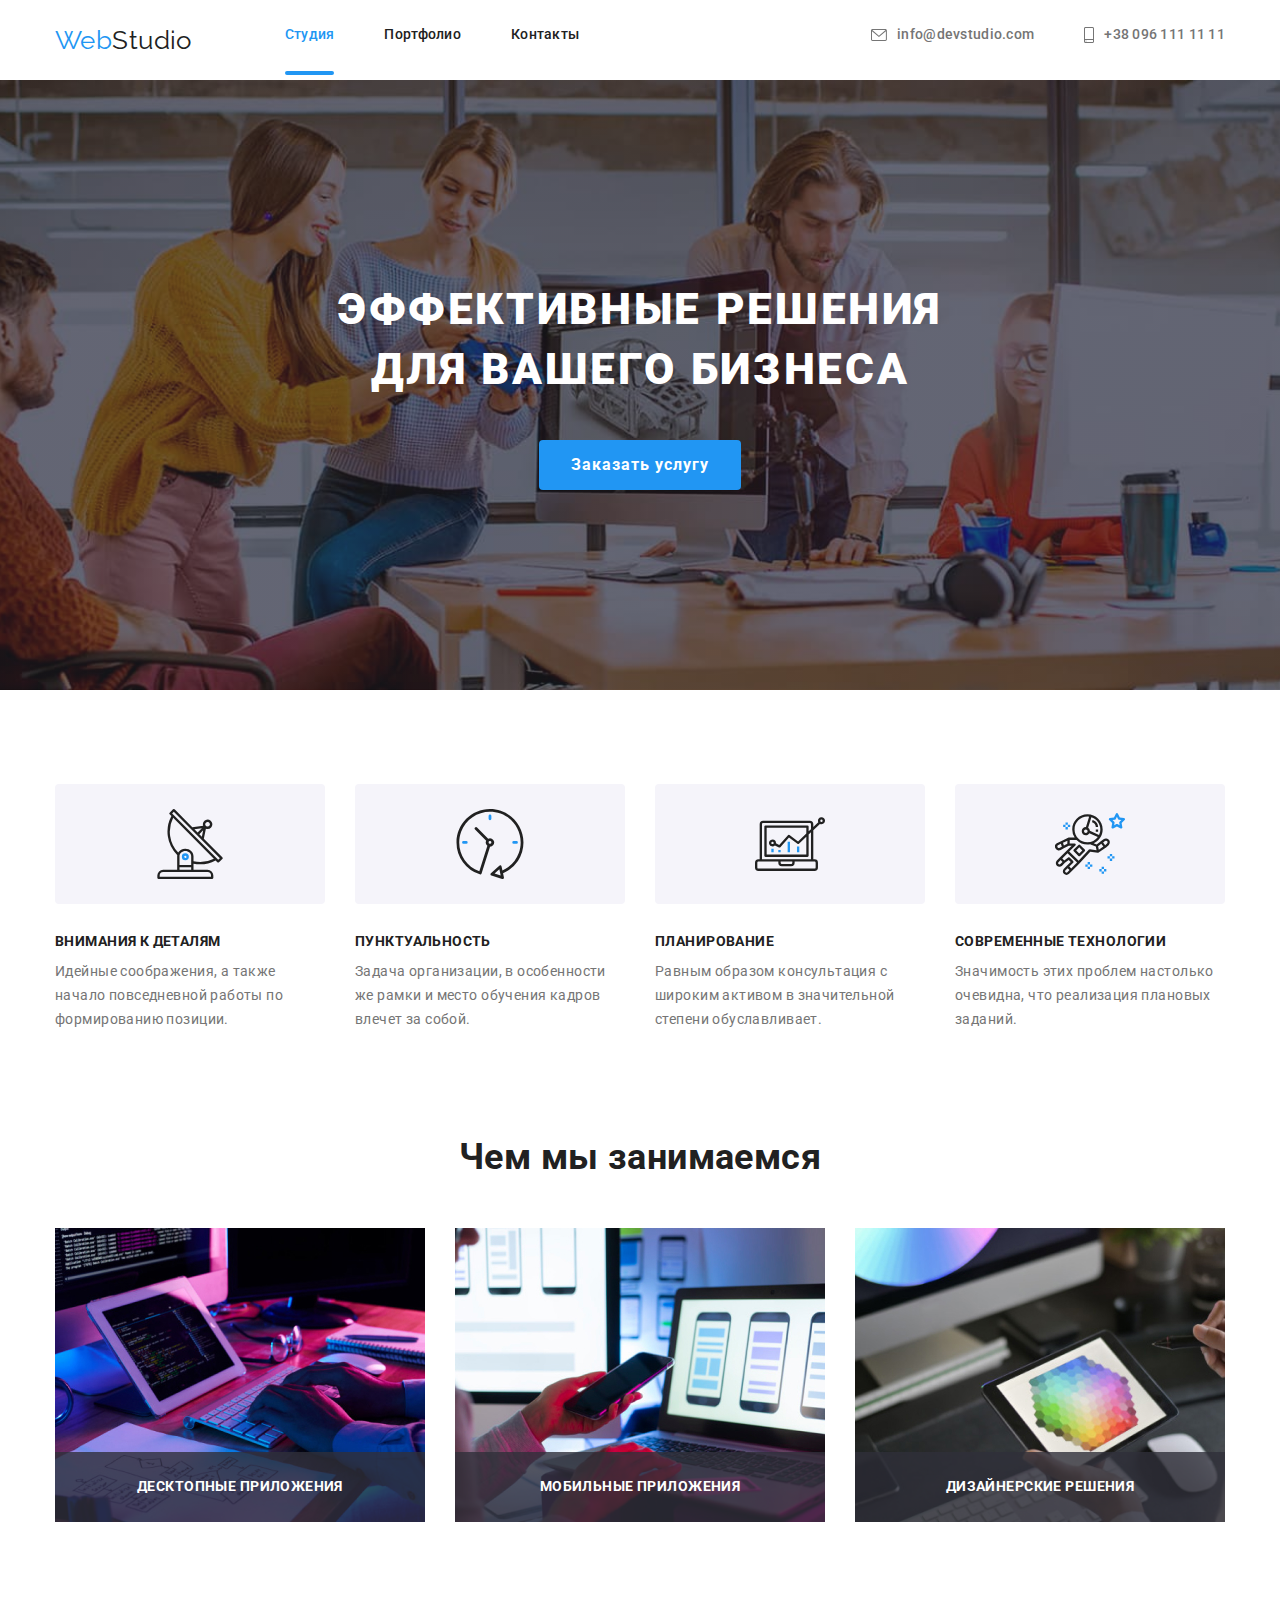
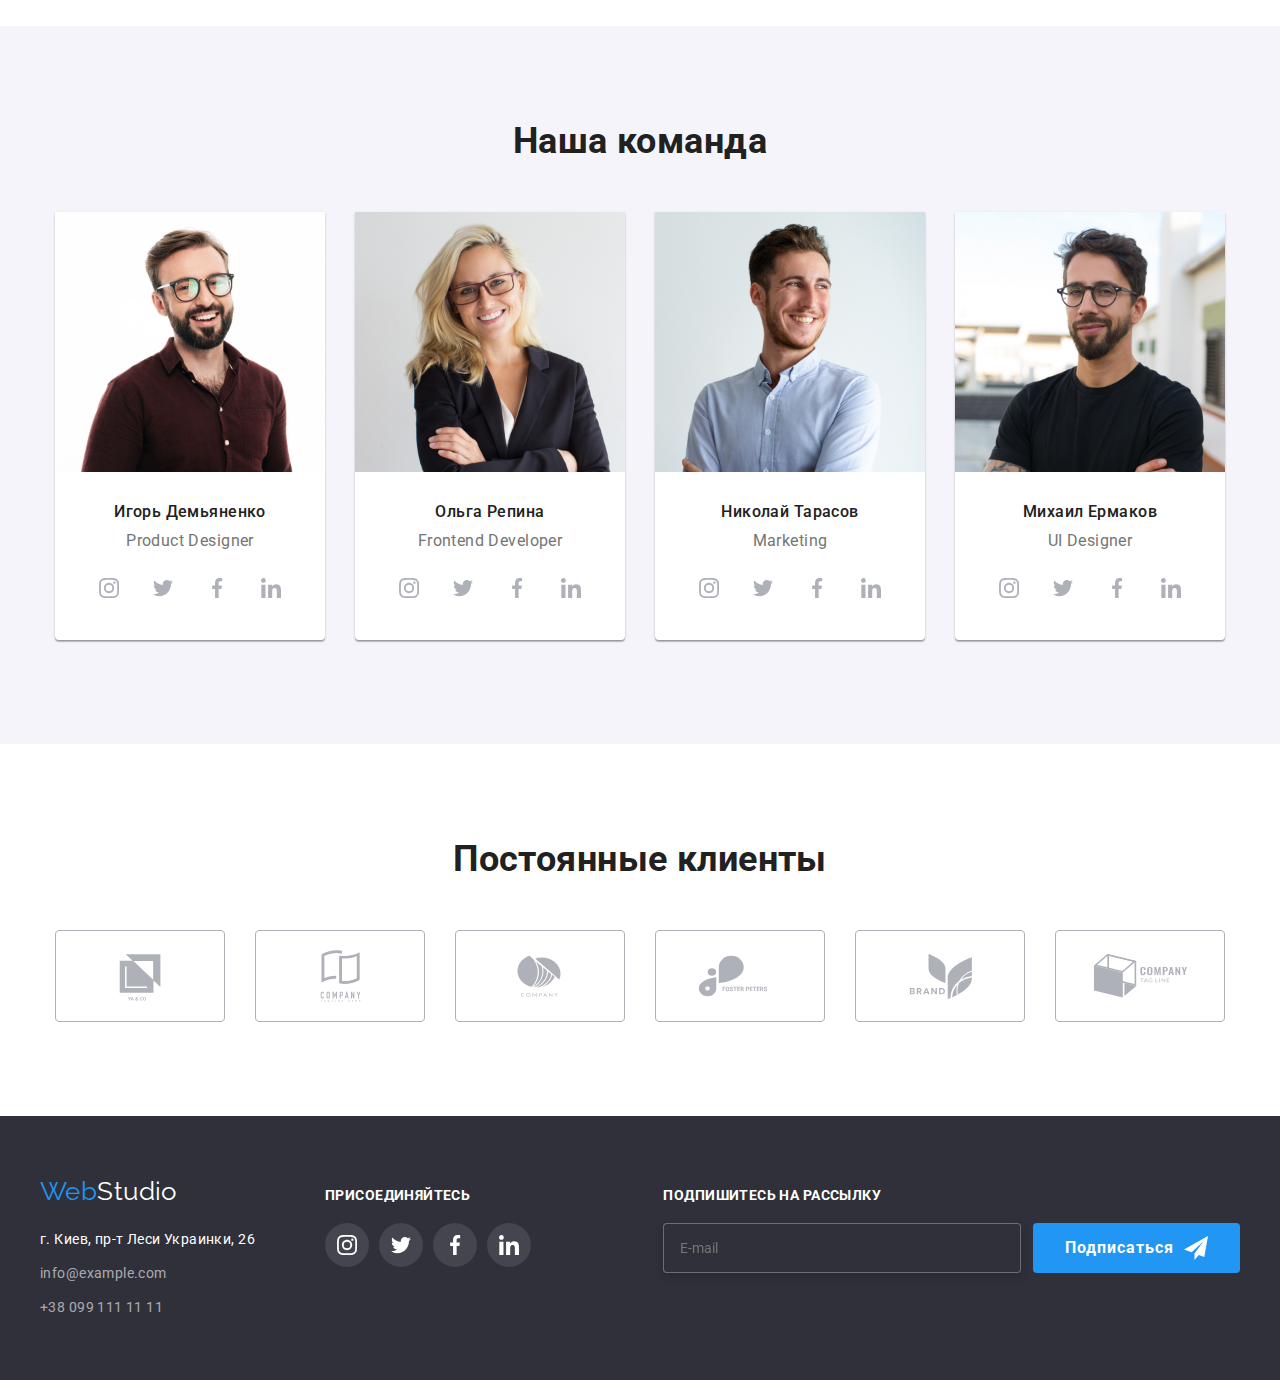
==== commit ceb17686: "Переделал дз" ====
--- a/index.html
+++ b/index.html
@@ -418,55 +418,46 @@
                 </svg>
             </button>
             <form class="js-speaker-form">
-                <h2 class="tittle">Оставьте свои данные, мы вам перезвоним</h2>
-                <ul class="inputs">
-                    <li class="item">
-                        <label for="name" class="form-field">
-                            <span>Имя</span>
+                <p class="tittle">Оставьте свои данные, мы вам перезвоним</p>
+                    <label for="name" class="form-field item">
+                        <span>Имя</span>
                             <svg width="18" height="18" class="icon-modal">
                                 <use href="./images/sprite.svg#icon-name"></use>
                             </svg>
                             <input type="text" name="name" id="name" class="input">
-                        </label>
-                    </li>
-                    <li class="item">
-                        <label for="tel" class="form-field">
-                            <span>Телефон</span>
+                    </label>
+                   
+                    <label for="tel" class="form-field item">
+                        <span>Телефон</span>
                             <svg width="18" height="18" class="icon-modal">
                                 <use href="./images/sprite.svg#icon-phone"></use>
                             </svg>
                             <input type="tel" name="tel" id="tel" class="input">
-                        </label>
-                    </li>
-                    <li class="item">
-                        <label for="mail" class="form-field">
-                            <span>Почта</span>
+                    </label>
+
+                    <label for="mail" class="form-field item">
+                        <span>Почта</span>
                             <svg width="18" height="18" class="icon-modal">
                                 <use href="./images/sprite.svg#icon-mail"></use>
                             </svg>
                             <input type="email" name="mail" id="mail" class="input">
-                        </label>
-                    </li>
-                    <li class="comment-margin">
-                        <label for="comment" class="form-field">
-                            <span>Комментарий</span>
+                    </label>
+
+                    <label for="comment" class="form-field">
+                        <span>Комментарий</span>
                             <textarea name="comment" id="comment" placeholder="Введите текст" class="comment"></textarea>
-                        </label>
-                    </li>
-                   
-                    <li class="policy">
+                    </label>
+
                     <label class="label">
                         <input type="checkbox" class="checkbox">
                         <span class="border-icon"></span>
-                        Соглашаюсь с рассылкой и принимаю<a href="" class="policy-link">Условия договора</a>
+                    Соглашаюсь с рассылкой и принимаю<a href="" class="policy-link">Условия договора</a>
                     </label>
-                    </li>
-
-                    <li class="modal-button">
+
                     <button type="submit" class="submit-button">Отправить</button>
-                    </li>
-
-                </ul>
+
+
+               
             </form>
         </div>
     </div>
--- a/css/style.css
+++ b/css/style.css
@@ -55,6 +55,11 @@
   resize: none;
 }
 
+label {
+  position: relative;
+  margin-bottom: 10px;
+}
+
 /* Container */
 .container {
   margin-left: auto;
@@ -508,9 +513,7 @@
 /* Mailing footer */
 
 .mailing-footer {
-  width: 570px;
-  height: 86px;
-  margin-left: 93px;
+  margin-left: auto;
 }
 
 .mailing-flex {
@@ -529,13 +532,13 @@
 .input-mailing {
   width: 358px;
   height: 50px;
-  padding: 15px 295px 15px 16px;
+  padding: 15px 16px;
   border: 1px solid rgba(255, 255, 255, 0.3);
   box-sizing: border-box;
   filter: drop-shadow(0px 4px 4px rgba(0, 0, 0, 0.15));
   border-radius: 4px;
   background-color: var(--background-color-hero);
-  color: var(--footer-text-contacts);
+  color: var(--primary-white-color);
 }
 
 /* Modal window */
@@ -563,6 +566,7 @@
 
 .modal {
   position: absolute;
+  padding: 40px;
   top: 50%;
   left: 50%;
 
@@ -601,17 +605,18 @@
   transition: fill var(--main-transition);
 }
 
-.icon-close:hover,
-.icon-close:focus {
+.icon-box:hover .icon-close,
+.icon-box:focus .icon-close {
   fill: var(--accent-color);
 }
 
 .tittle {
   color: var(--title-text-color);
   font-size: 20px;
+  font-weight: 700;
   line-height: 1.15;
   text-align: center;
-  margin: 40px 40px 12px 40px;
+  margin-bottom: 12px;
 }
 
 .form-field {
@@ -619,7 +624,7 @@
   flex-direction: column;
 }
 
-.inputs .item {
+.item {
   position: relative;
   margin-bottom: 10px;
 }
@@ -632,11 +637,6 @@
 .form-field:focus-within > .icon-modal {
   fill: var(--accent-color);
   transition: fill var(--main-transition);
-}
-.inputs {
-  margin: 12px 40px 20px 40px;
-  width: 448px;
-  height: 342px;
 }
 
 .icon-modal {
@@ -648,22 +648,18 @@
 }
 
 .input {
-  width: 448px;
-  height: 40px;
-
-  padding-left: 42px;
+  width: 100%;
+
+  padding: 13px 20px 13px 42px;
   border: 1px solid var(--form-border);
   border-radius: 4px;
-}
-
-.comment-margin {
-  margin-bottom: 20px;
 }
 
 .comment {
   width: 448px;
   height: 120px;
 
+  margin-bottom: 20px;
   padding: 12px 16px;
   border: 1px solid var(--form-border);
   border-radius: 4px;
@@ -674,14 +670,10 @@
   outline: none;
 }
 
-.policy {
-  text-align: center;
-  margin-bottom: 30px;
-}
-
 .policy-link {
   color: var(--accent-color);
   text-decoration: underline;
+  padding-left: 5px;
 }
 
 .border-icon {
@@ -710,6 +702,7 @@
   display: flex;
   align-items: center;
   justify-content: center;
+  margin-bottom: 30px;
 }
 
 .checkbox:checked + .border-icon {
@@ -721,6 +714,9 @@
 }
 
 .submit-button {
+  display: block;
+  margin-left: auto;
+  margin-right: auto;
   border-radius: 4px;
   padding: 10px 55px;
   min-width: 200px;
@@ -737,10 +733,6 @@
   line-height: 1.88;
 
   letter-spacing: 0.06em;
-}
-
-.modal-button {
-  text-align: center;
 }
 
 .form-field textarea::placeholder {
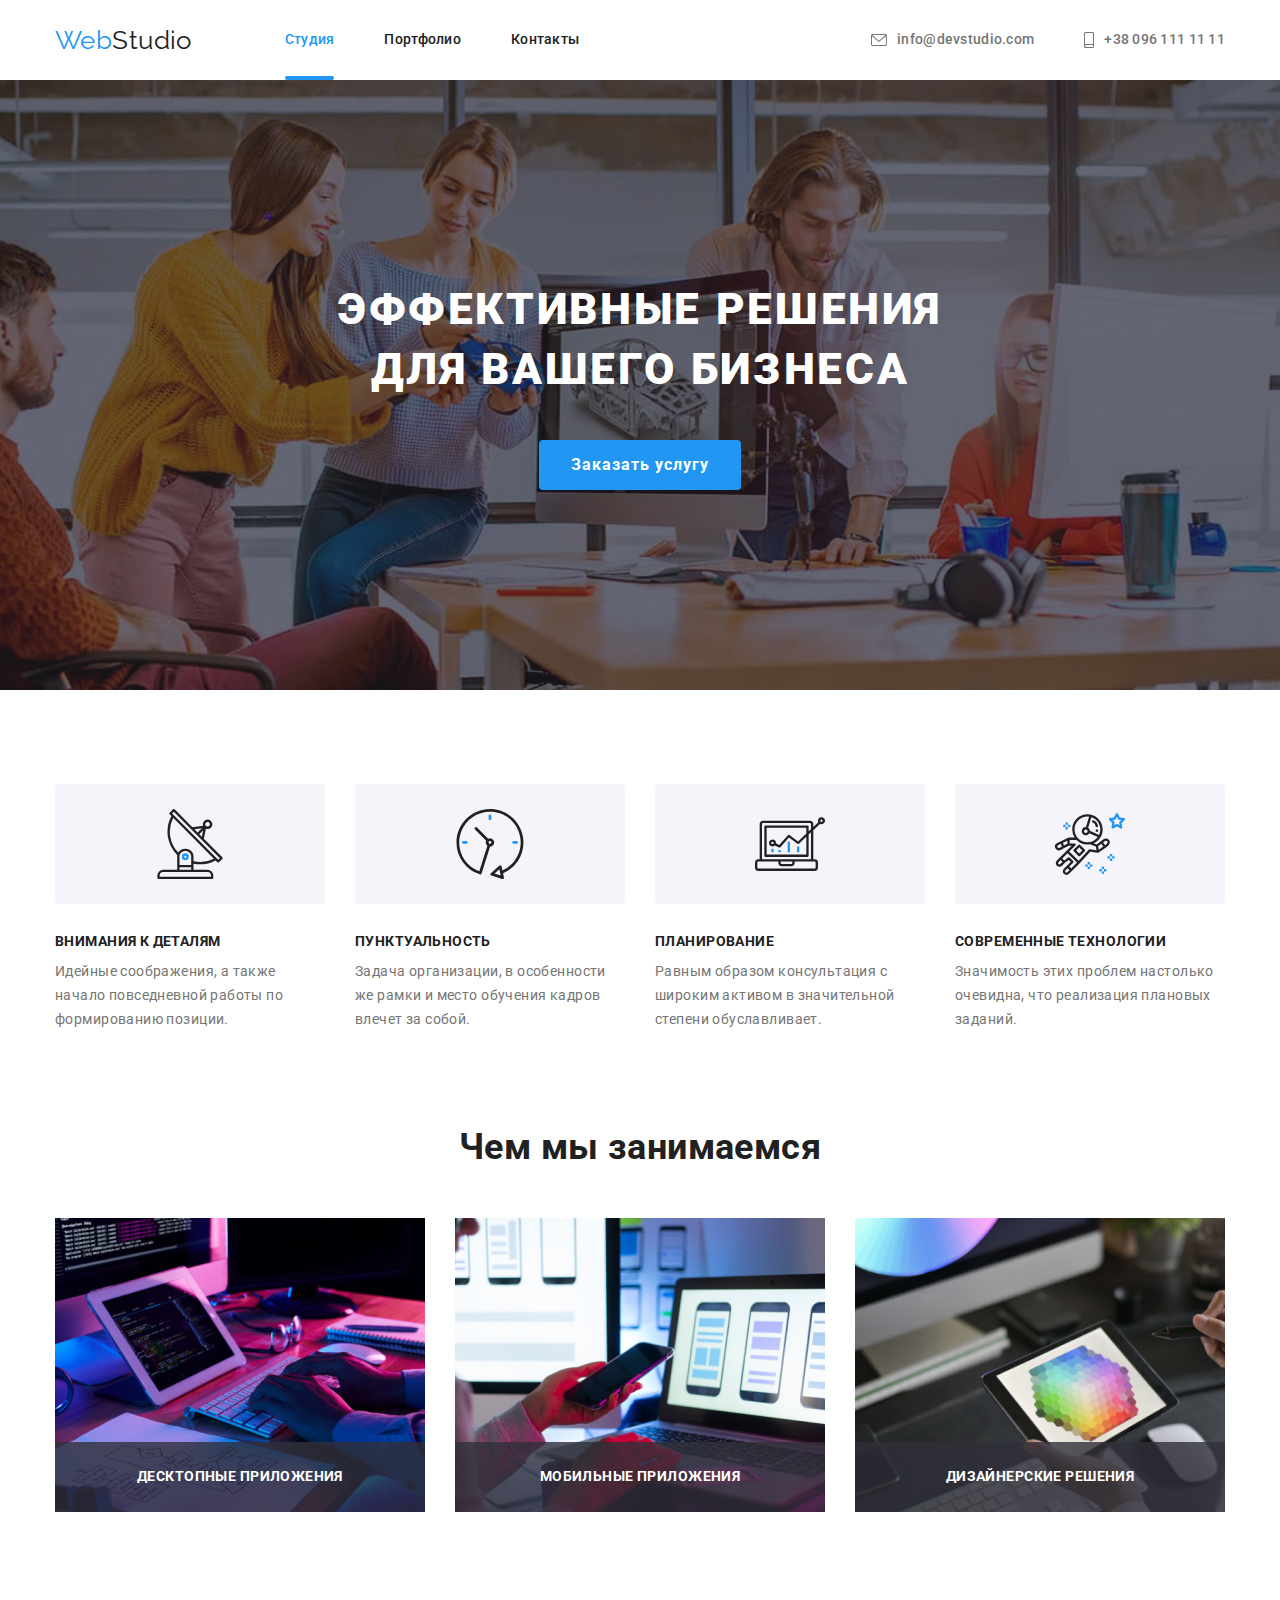
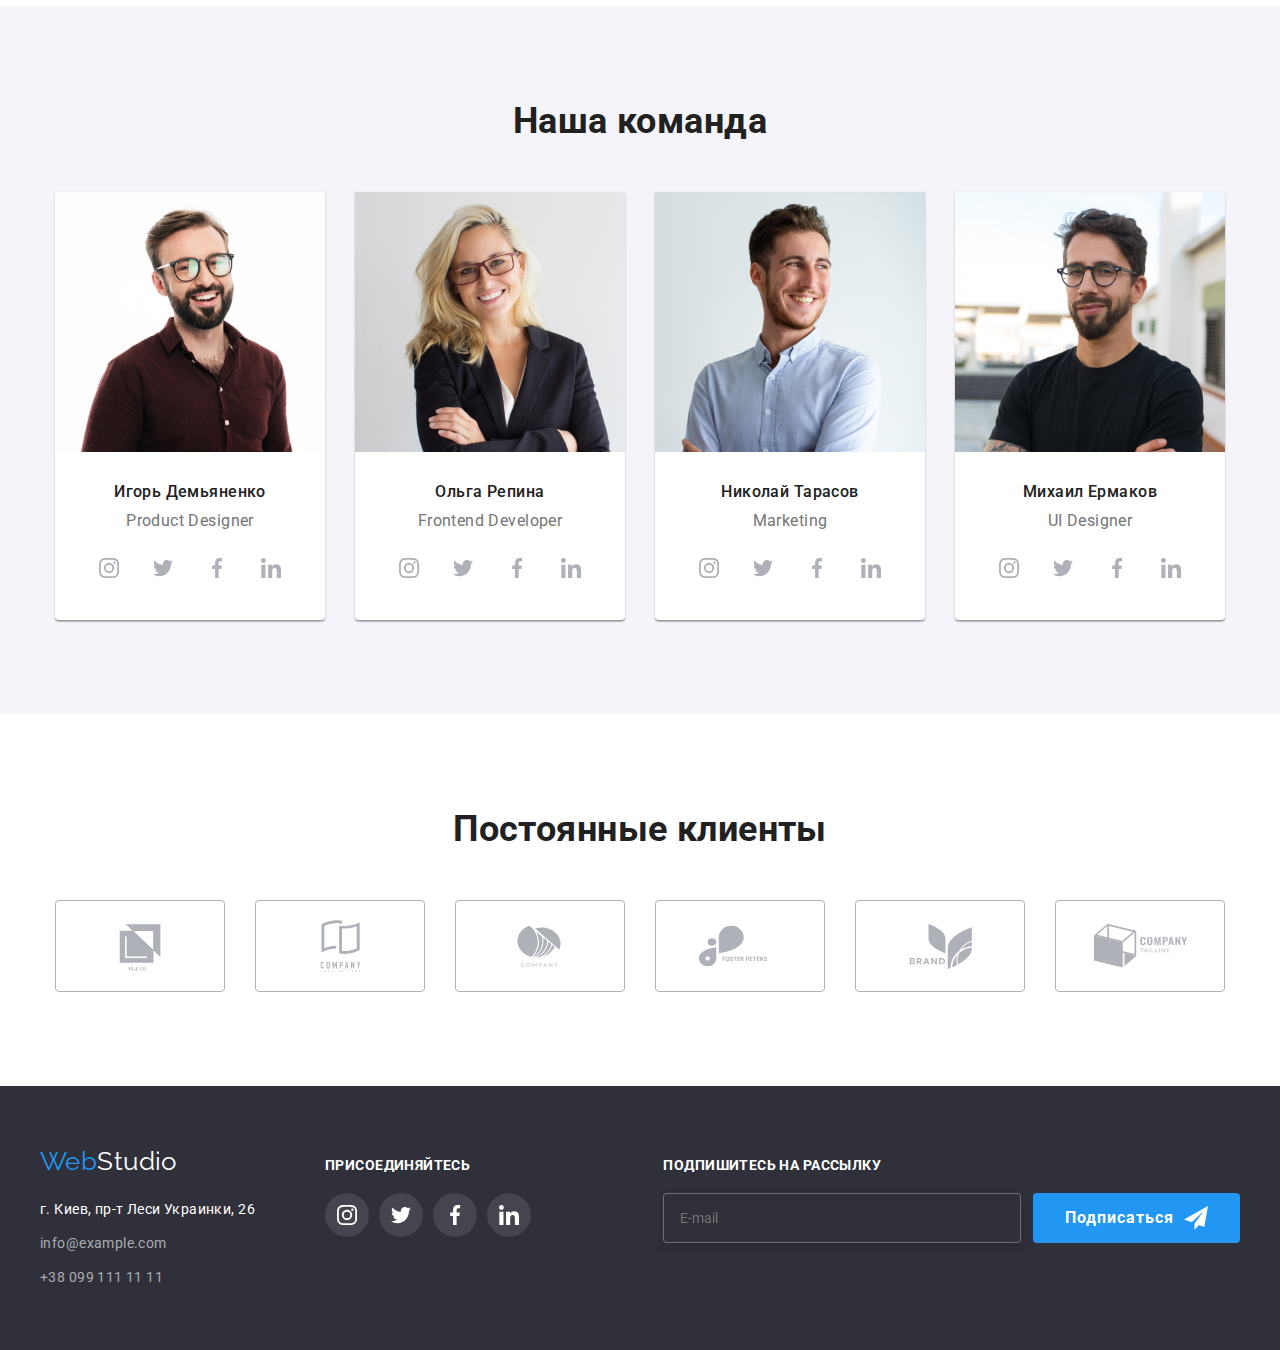
==== commit 5d4fefde: "Переделал дз" ====
--- a/index.html
+++ b/index.html
@@ -420,7 +420,7 @@
             <form class="js-speaker-form">
                 <p class="tittle">Оставьте свои данные, мы вам перезвоним</p>
                     <label for="name" class="form-field item">
-                        <span>Имя</span>
+                        <span class="form-span">Имя</span>
                             <svg width="18" height="18" class="icon-modal">
                                 <use href="./images/sprite.svg#icon-name"></use>
                             </svg>
@@ -428,7 +428,7 @@
                     </label>
                    
                     <label for="tel" class="form-field item">
-                        <span>Телефон</span>
+                        <span class="form-span">Телефон</span>
                             <svg width="18" height="18" class="icon-modal">
                                 <use href="./images/sprite.svg#icon-phone"></use>
                             </svg>
@@ -436,7 +436,7 @@
                     </label>
 
                     <label for="mail" class="form-field item">
-                        <span>Почта</span>
+                        <span class="form-span">Почта</span>
                             <svg width="18" height="18" class="icon-modal">
                                 <use href="./images/sprite.svg#icon-mail"></use>
                             </svg>
@@ -444,14 +444,14 @@
                     </label>
 
                     <label for="comment" class="form-field">
-                        <span>Комментарий</span>
+                        <span class="form-span">Комментарий</span>
                             <textarea name="comment" id="comment" placeholder="Введите текст" class="comment"></textarea>
                     </label>
 
                     <label class="label">
                         <input type="checkbox" class="checkbox">
                         <span class="border-icon"></span>
-                    Соглашаюсь с рассылкой и принимаю<a href="" class="policy-link">Условия договора</a>
+                    <span class="span-accept">Соглашаюсь с рассылкой и принимаю</span><a href="" class="policy-link span-accept">Условия договора</a>
                     </label>
 
                     <button type="submit" class="submit-button">Отправить</button>
--- a/css/style.css
+++ b/css/style.css
@@ -584,8 +584,9 @@
 
 .icon-box {
   position: absolute;
-  bottom: 93%;
-  left: 93%;
+  top: 0;
+  right: 0;
+  margin: 8px;
   display: flex;
   align-items: center;
   justify-content: center;
@@ -626,7 +627,6 @@
 
 .item {
   position: relative;
-  margin-bottom: 10px;
 }
 
 .item .input:focus {
@@ -647,6 +647,12 @@
   fill: var(--title-text-color);
 }
 
+.form-span {
+  margin-bottom: 4px;
+  line-height: 1.17;
+  letter-spacing: 0.01em;
+}
+
 .input {
   width: 100%;
 
@@ -668,6 +674,10 @@
 .comment:focus {
   border-color: var(--accent-color);
   outline: none;
+}
+
+.span-accept {
+  line-height: 1.71;
 }
 
 .policy-link {
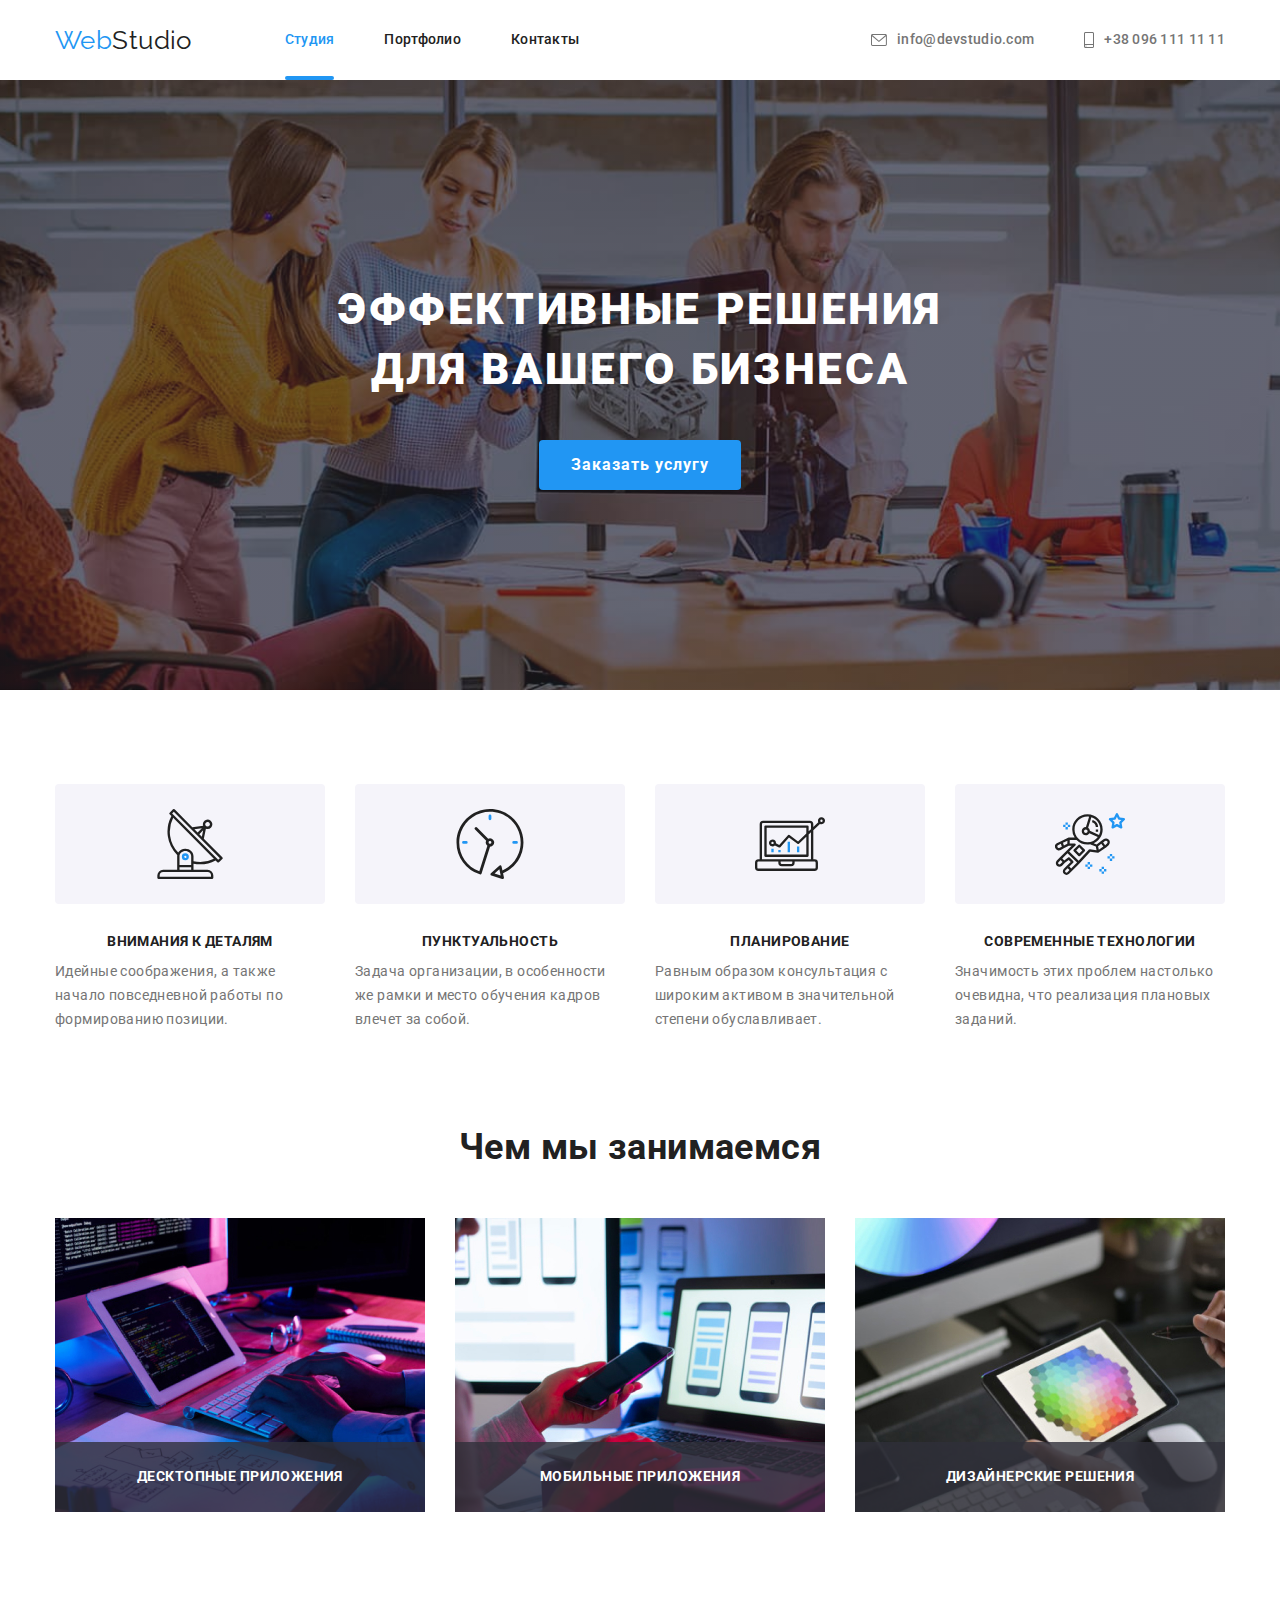
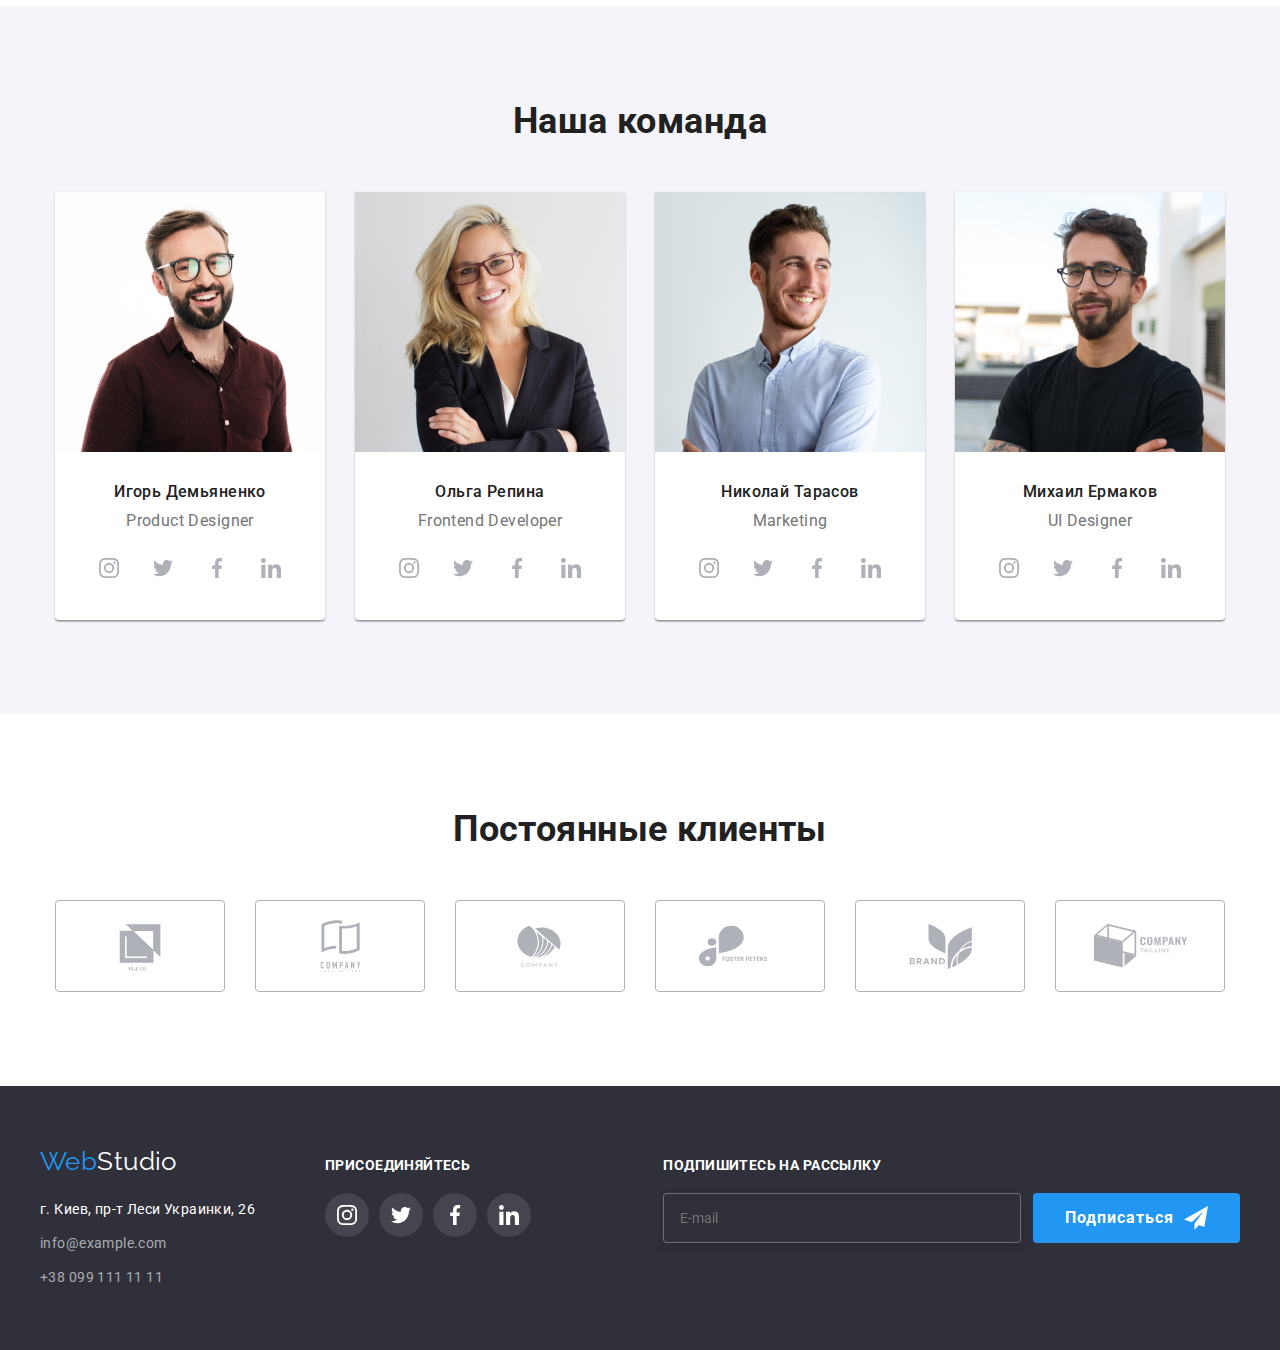
==== commit 0ee64a35: "Переделал дз" ====
--- a/index.html
+++ b/index.html
@@ -359,7 +359,7 @@
         </address>
         </div>
         <div class="social-footer">
-            <h3 class="footer-tittle removed-italics">ПРИСОЕДИНЯЙТЕСЬ</h3>
+            <h3 class="footer-title removed-italics">ПРИСОЕДИНЯЙТЕСЬ</h3>
             <ul class="social-list">
                 <li class="social-item-footer">
                     <a href="" class="social-link-footer">
@@ -392,7 +392,7 @@
             </ul>
         </div>
         <div class="mailing-footer">
-            <h3 class="footer-tittle removed-italics">ПОДПИШИТЕСЬ НА РАССЫЛКУ</h3>
+            <h3 class="footer-title removed-italics">ПОДПИШИТЕСЬ НА РАССЫЛКУ</h3>
             <ul class="mailing-flex">
                 <li>
                     <input type="mail" class="input-mailing" placeholder="E-mail">
@@ -418,7 +418,7 @@
                 </svg>
             </button>
             <form class="js-speaker-form">
-                <p class="tittle">Оставьте свои данные, мы вам перезвоним</p>
+                <p class="title">Оставьте свои данные, мы вам перезвоним</p>
                     <label for="name" class="form-field item">
                         <span class="form-span">Имя</span>
                             <svg width="18" height="18" class="icon-modal">
--- a/css/style.css
+++ b/css/style.css
@@ -9,6 +9,7 @@
   --color-card: #eeeeee;
   --border-link: #afb1b8;
   --icon-close: #000000;
+  --background-color-buttons: #0b7ad5;
   --submit-button-shadow: rgba(0, 0, 0, 0.15);
   --footer-text-contacts: rgba(255, 255, 255, 0.6);
   --placeholder: rgba(117, 117, 117, 0.5);
@@ -240,6 +241,11 @@
   letter-spacing: 0.06em;
 }
 
+.primary-button:hover {
+  background-color: var(--background-color-buttons);
+  transition: background-color var(--main-transition);
+}
+
 /* Section */
 
 .section {
@@ -477,7 +483,7 @@
   margin-left: 70px;
 }
 
-.footer-tittle {
+.footer-title {
   font-size: 14px;
   line-height: 16px;
   margin-bottom: 20px;
@@ -611,7 +617,7 @@
   fill: var(--accent-color);
 }
 
-.tittle {
+.title {
   color: var(--title-text-color);
   font-size: 20px;
   font-weight: 700;
@@ -629,9 +635,11 @@
   position: relative;
 }
 
-.item .input:focus {
+.item .input:focus,
+.item .input:hover {
   border-color: var(--accent-color);
   outline: none;
+  transition: border var(--main-transition);
 }
 
 .form-field:focus-within > .icon-modal {
@@ -674,6 +682,7 @@
 .comment:focus {
   border-color: var(--accent-color);
   outline: none;
+  transition: border var(--main-transition);
 }
 
 .span-accept {
@@ -715,6 +724,14 @@
   margin-bottom: 30px;
 }
 
+.label:not(:last-child) {
+  margin-bottom: 10px;
+}
+
+.label:nth-last-child(2) {
+  margin-bottom: 20px;
+}
+
 .checkbox:checked + .border-icon {
   border-color: var(--accent-color);
   background-color: var(--accent-color);
@@ -743,6 +760,11 @@
   line-height: 1.88;
 
   letter-spacing: 0.06em;
+}
+
+.submit-button:hover {
+  background-color: var(--background-color-buttons);
+  transition: background-color var(--main-transition);
 }
 
 .form-field textarea::placeholder {
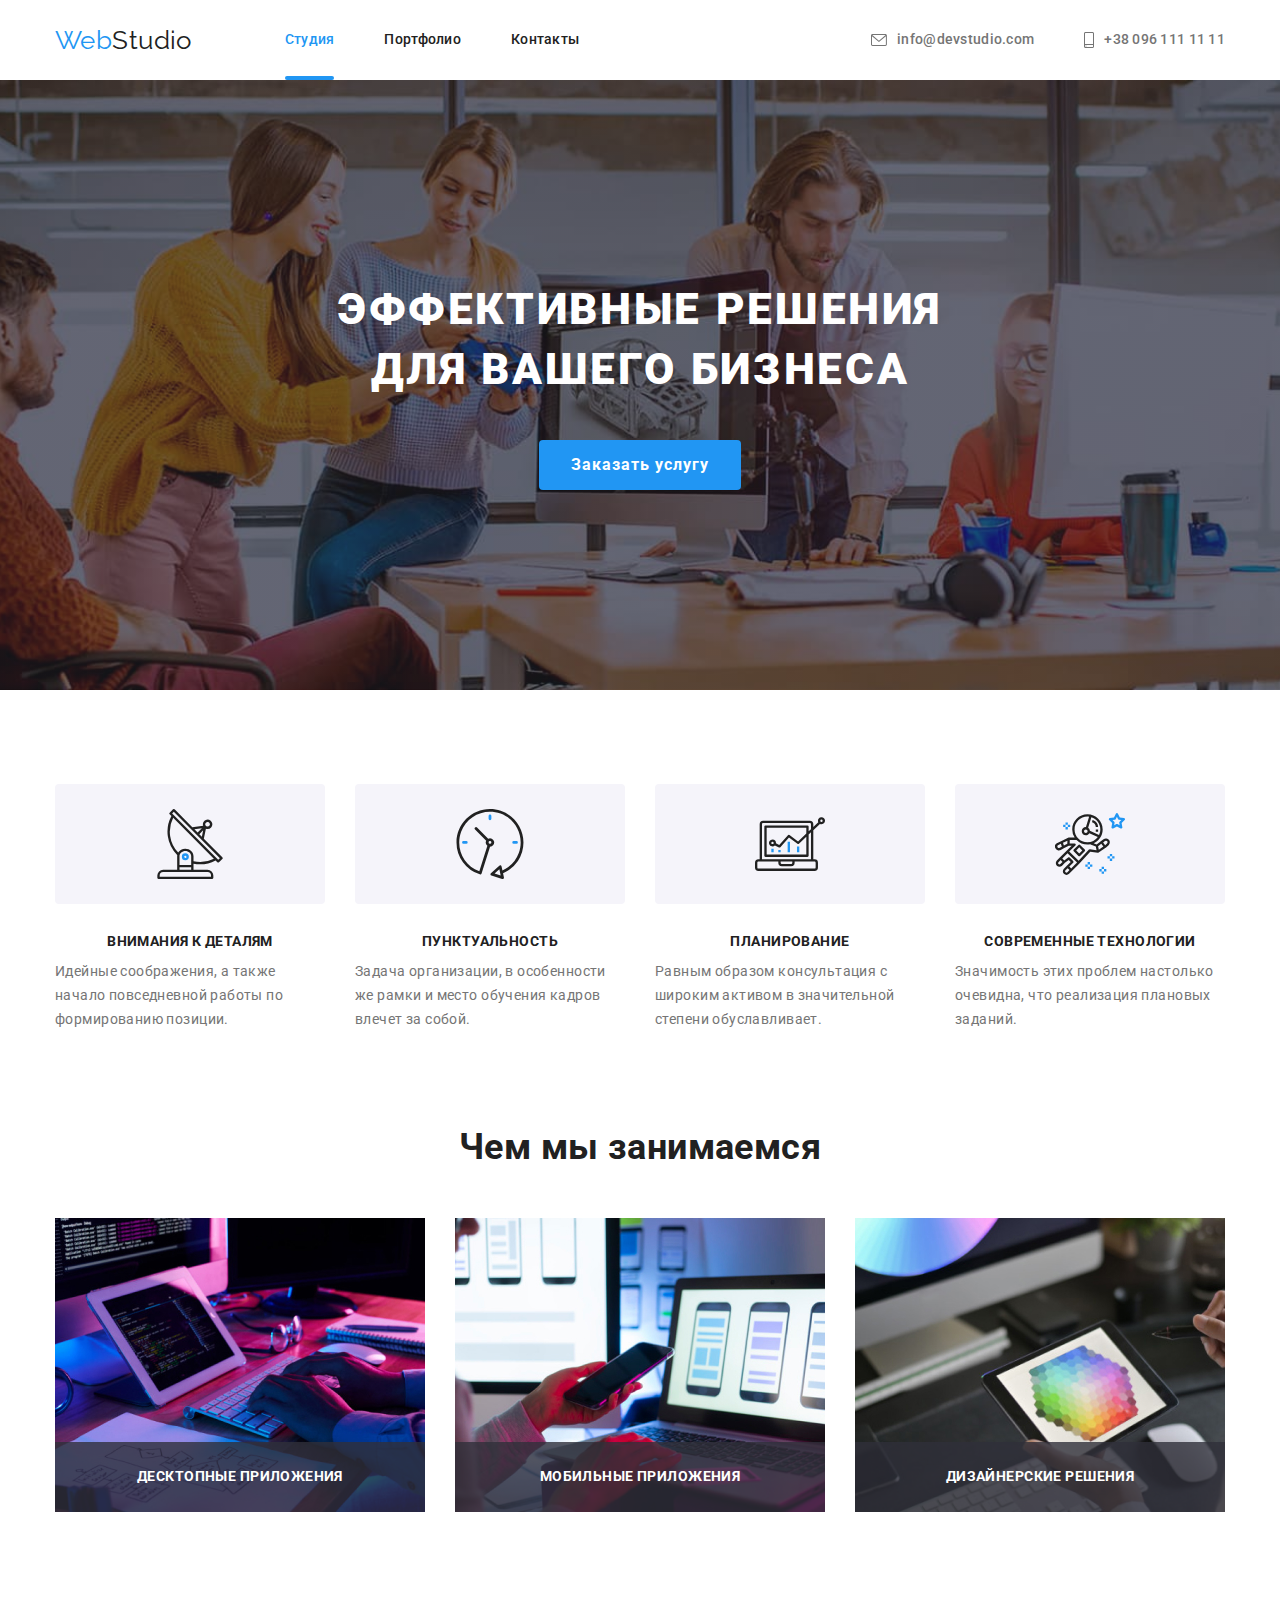
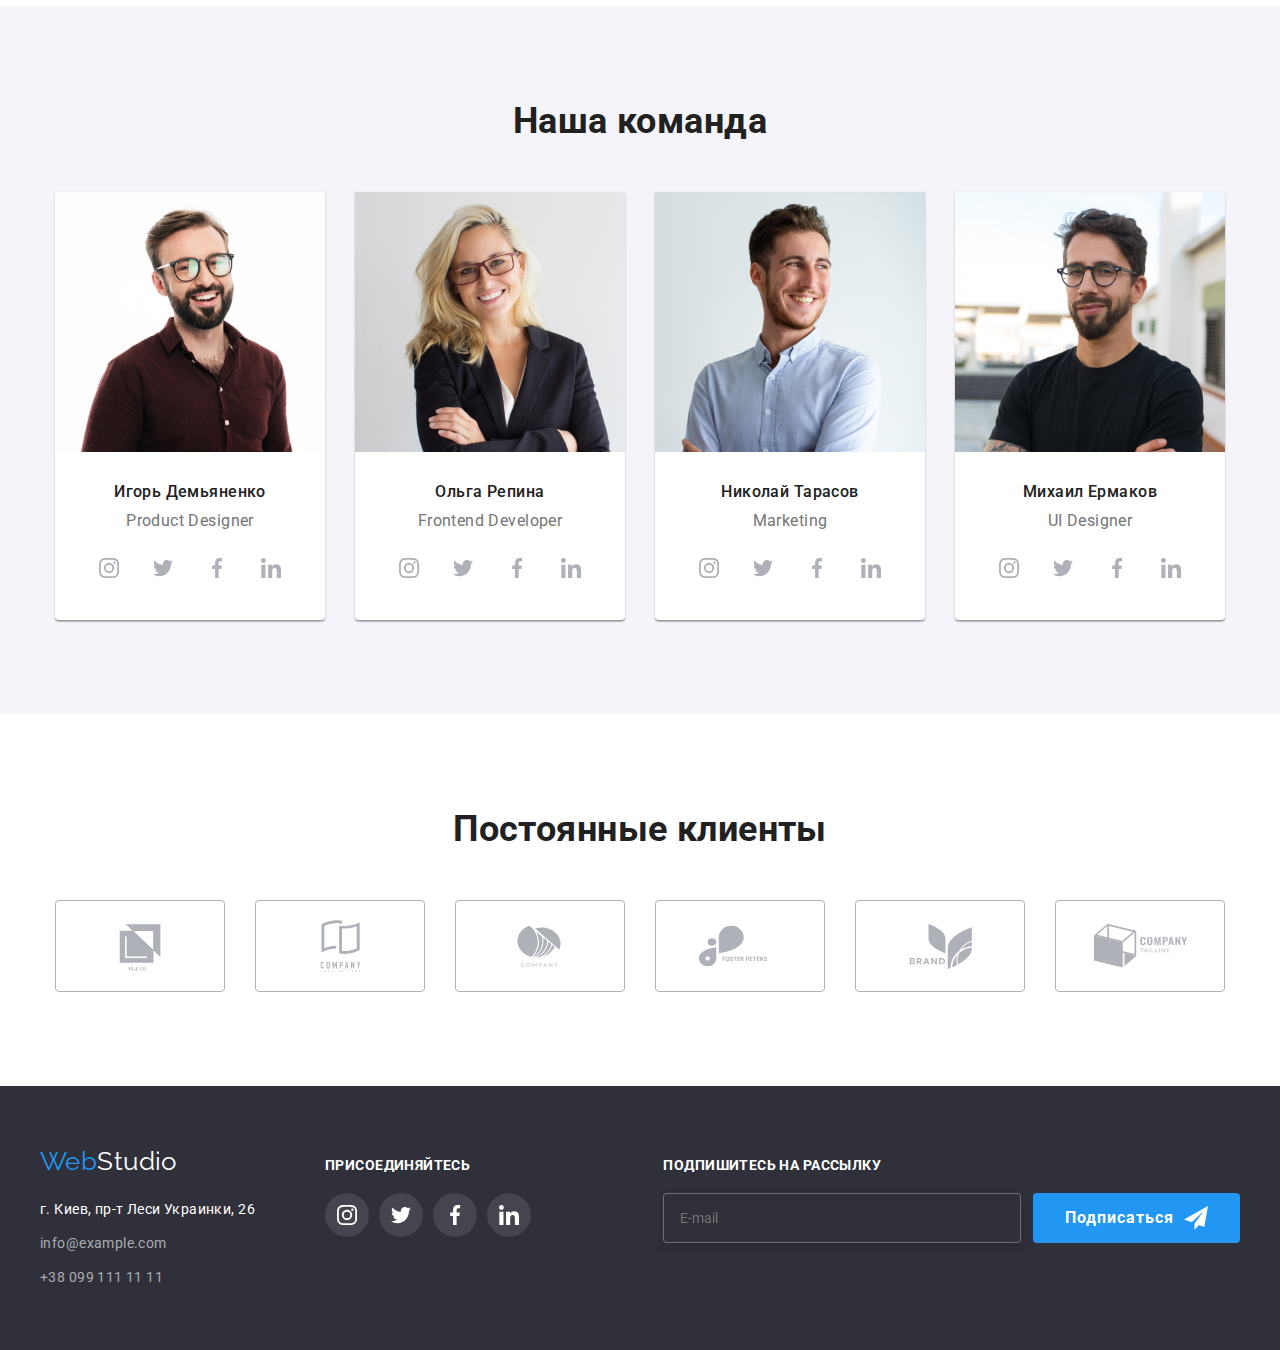
==== commit 6ceb42a6: "Переделал дз" ====
--- a/index.html
+++ b/index.html
@@ -393,18 +393,16 @@
         </div>
         <div class="mailing-footer">
             <h3 class="footer-title removed-italics">ПОДПИШИТЕСЬ НА РАССЫЛКУ</h3>
-            <ul class="mailing-flex">
-                <li>
+            <div class="mailing-flex">
                     <input type="mail" class="input-mailing" placeholder="E-mail">
-                </li>
-                <li class="button-mailing">
-                    <button type="submit" class="primary-button mailing-flex">Подписаться
+                <div class="button-mailing">
+                    <button type="submit" class="primary-button display-flex">Подписаться
                         <svg height="24" width="24" class="mailing-icon">
                             <use href="./images/sprite.svg#icon-send"></use>
                         </svg>
                     </button>
-                </li>
-            </ul>
+                </div>
+            </div>
         </div>
 
         </div>
--- a/css/style.css
+++ b/css/style.css
@@ -61,6 +61,11 @@
   margin-bottom: 10px;
 }
 
+textarea:hover {
+  border-color: var(--accent-color);
+  transition: border var(--main-transition);
+}
+
 /* Container */
 .container {
   margin-left: auto;
@@ -135,7 +140,7 @@
   position: absolute;
   width: 100%;
   height: 4px;
-  border: solid 2px var(--accent-color);
+  background-color: var(--accent-color);
   border-radius: 2px;
   bottom: 0px;
   left: 0;
@@ -524,11 +529,15 @@
 
 .mailing-flex {
   display: flex;
-  align-items: center;
 }
 
 .button-mailing {
   margin-left: 12px;
+}
+
+.display-flex {
+  display: flex;
+  align-items: center;
 }
 
 .mailing-icon {
@@ -639,7 +648,6 @@
 .item .input:hover {
   border-color: var(--accent-color);
   outline: none;
-  transition: border var(--main-transition);
 }
 
 .form-field:focus-within > .icon-modal {
@@ -667,13 +675,14 @@
   padding: 13px 20px 13px 42px;
   border: 1px solid var(--form-border);
   border-radius: 4px;
+  transition: border var(--main-transition);
 }
 
 .comment {
   width: 448px;
   height: 120px;
 
-  margin-bottom: 20px;
+  margin-bottom: 10px;
   padding: 12px 16px;
   border: 1px solid var(--form-border);
   border-radius: 4px;
